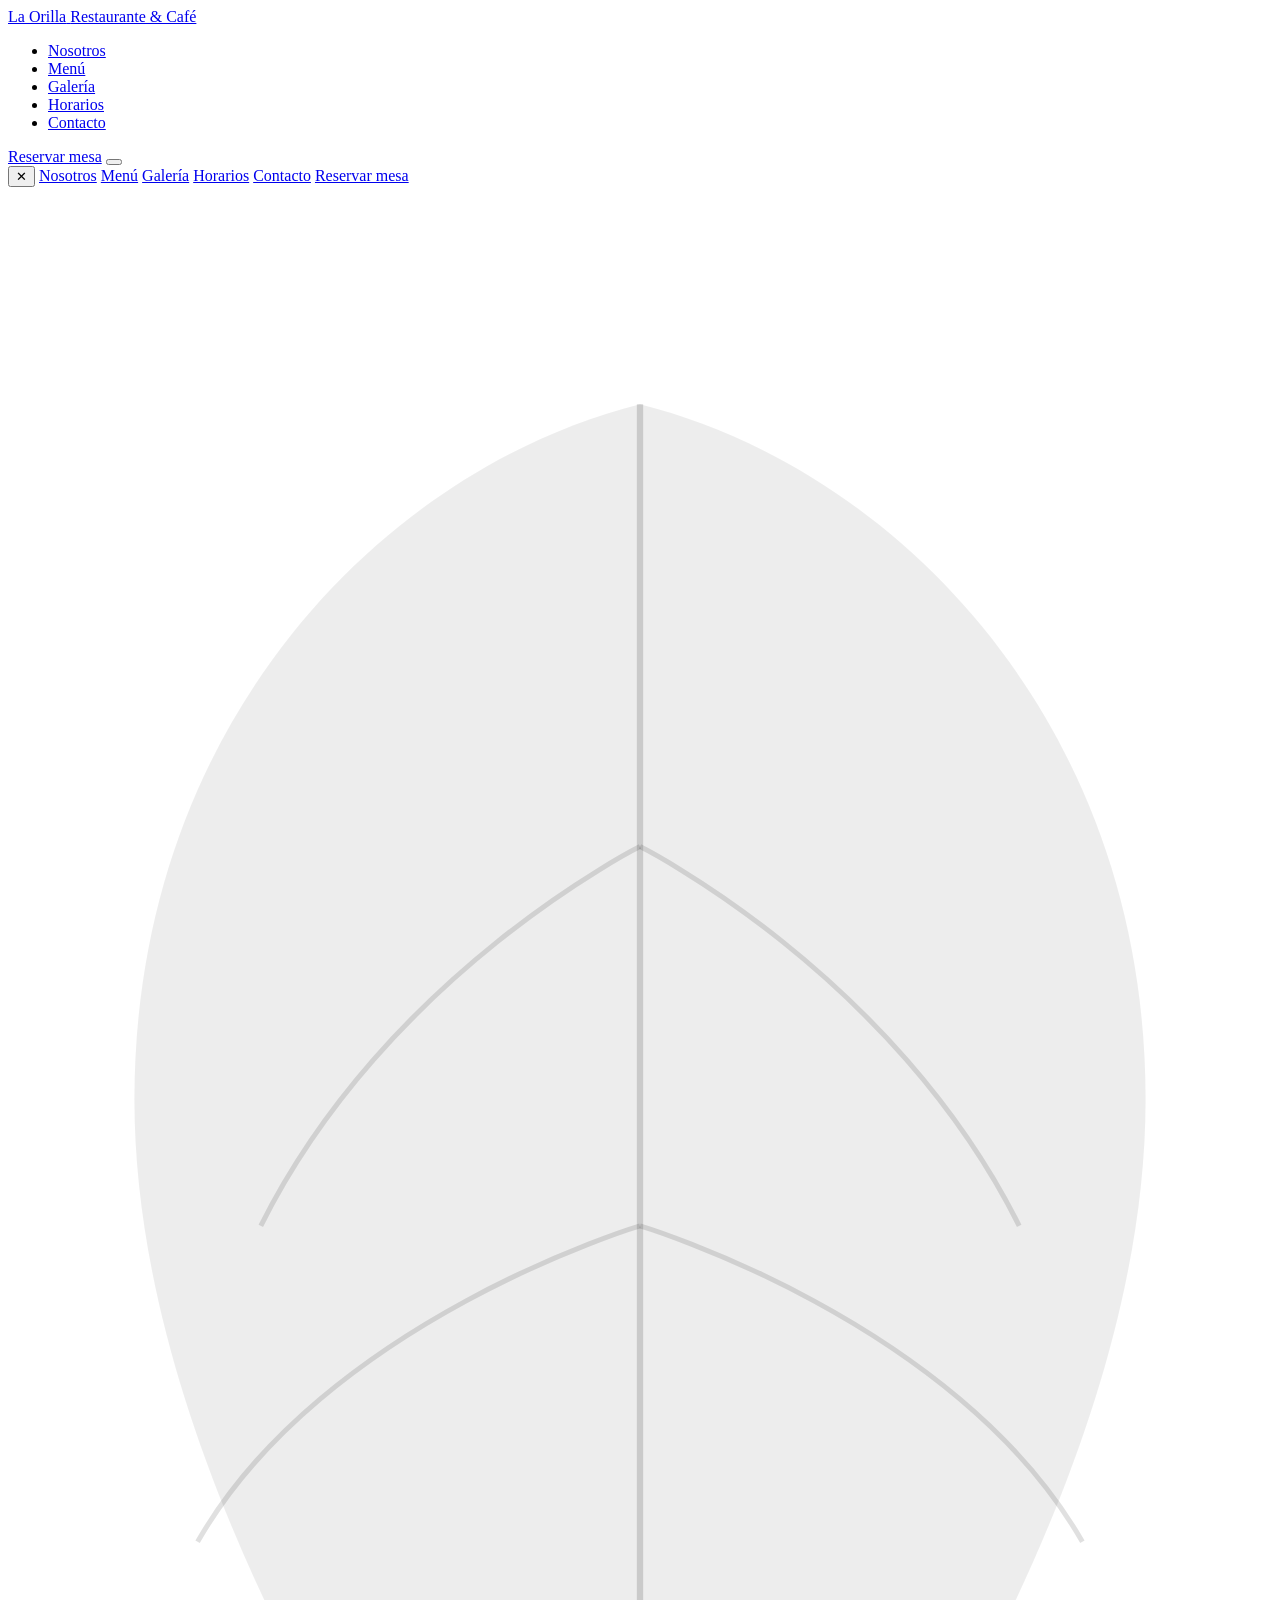
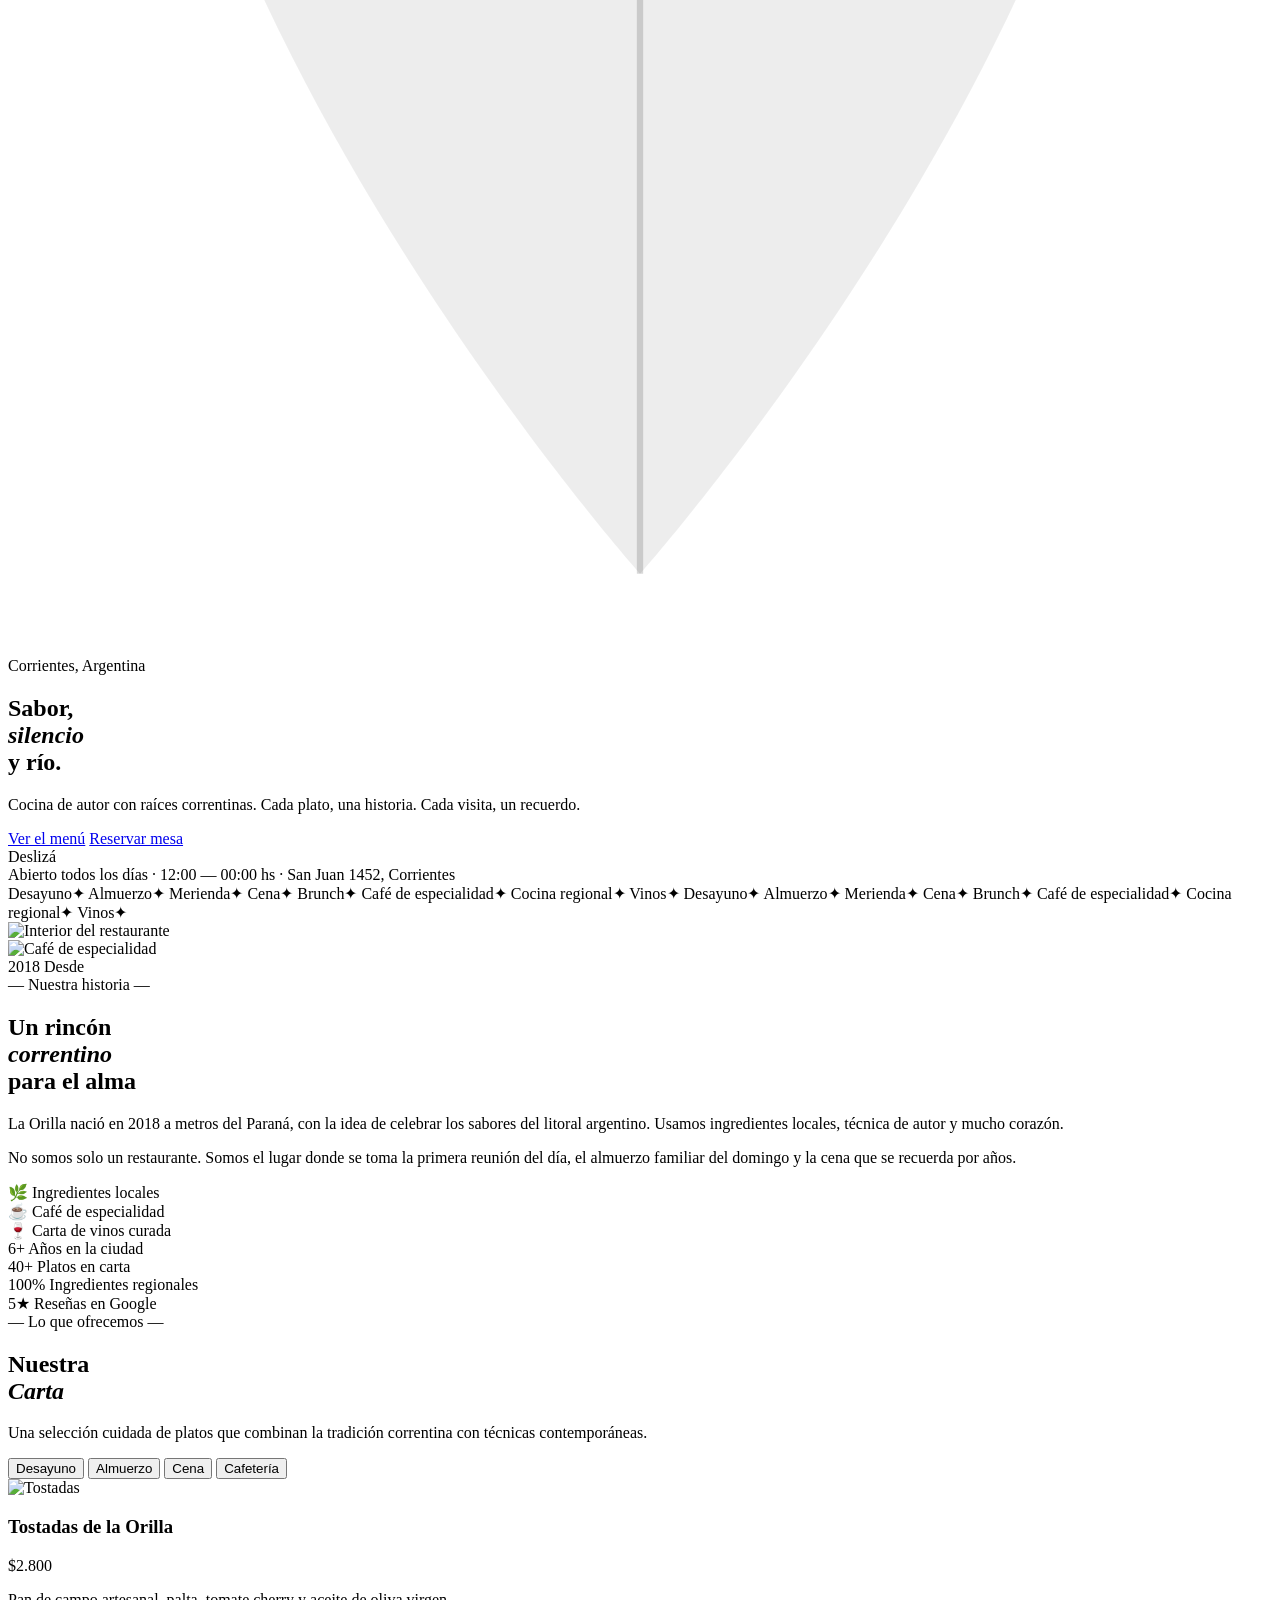
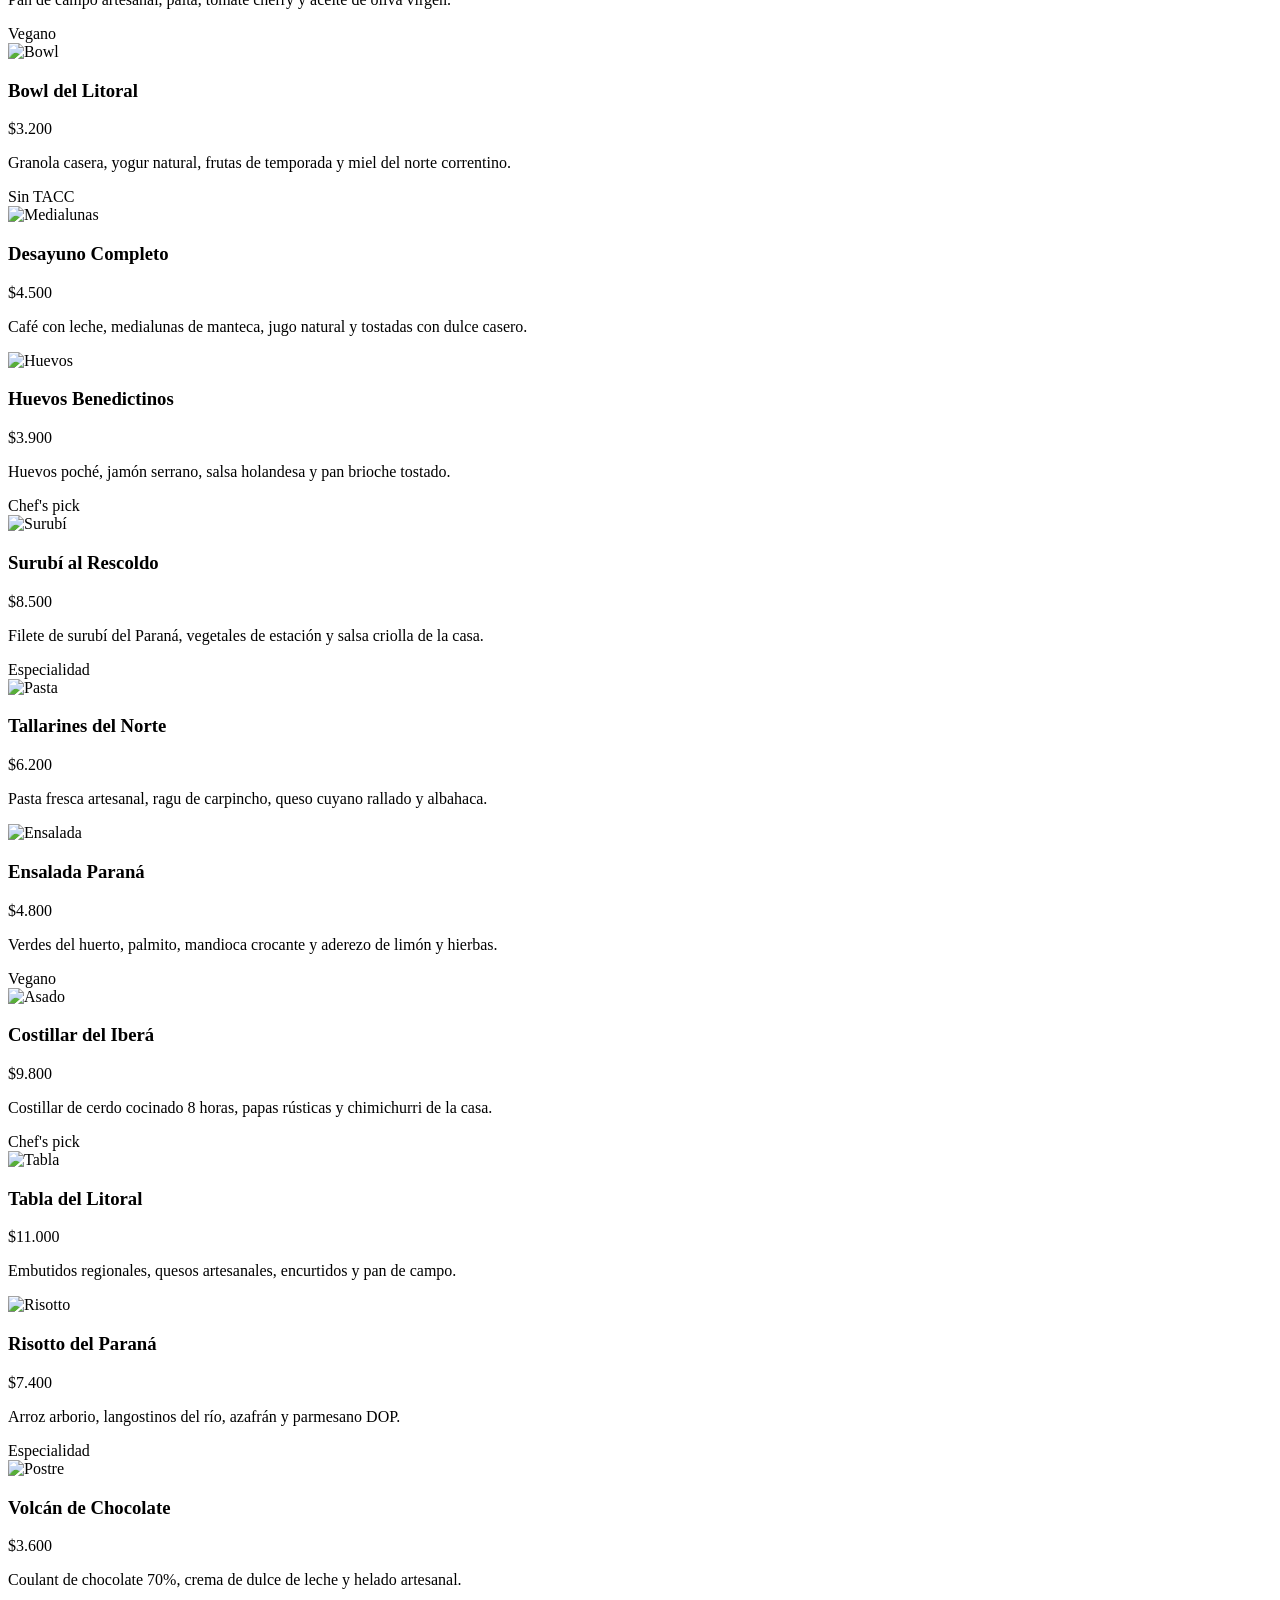
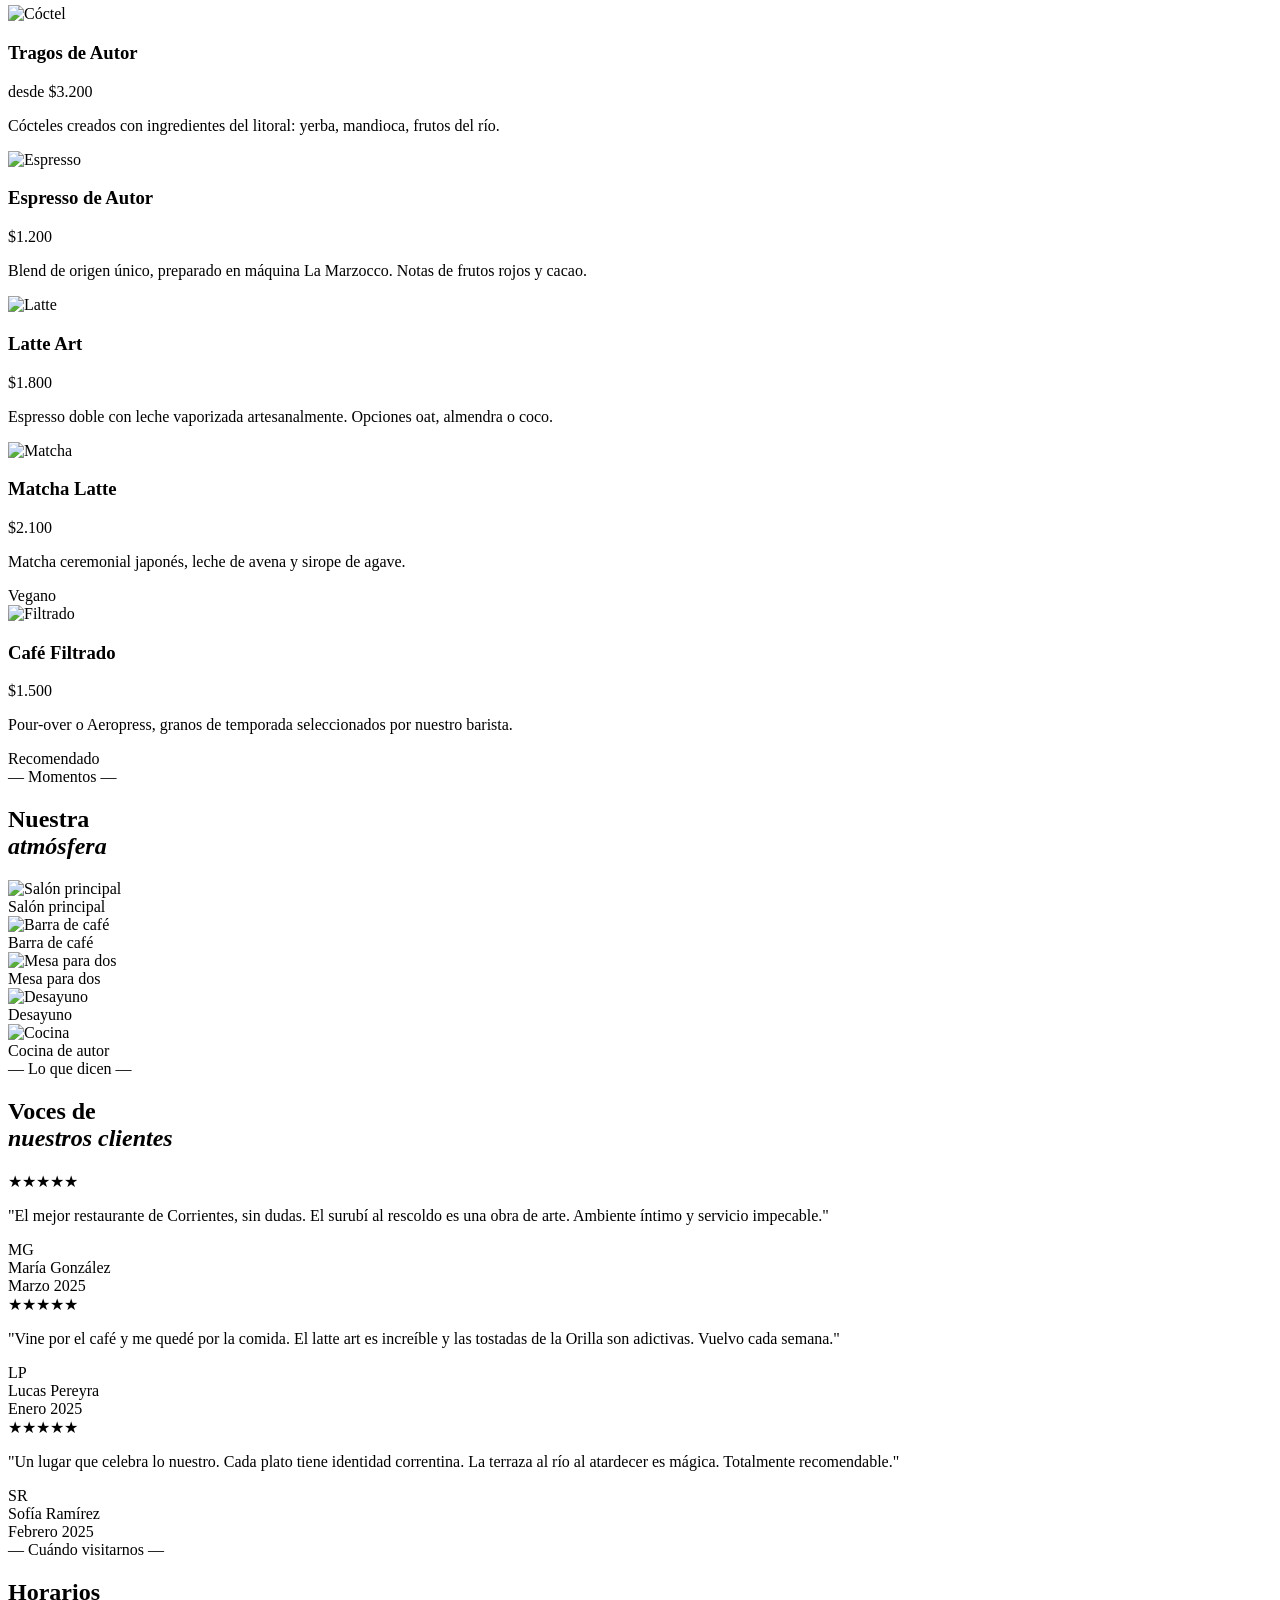
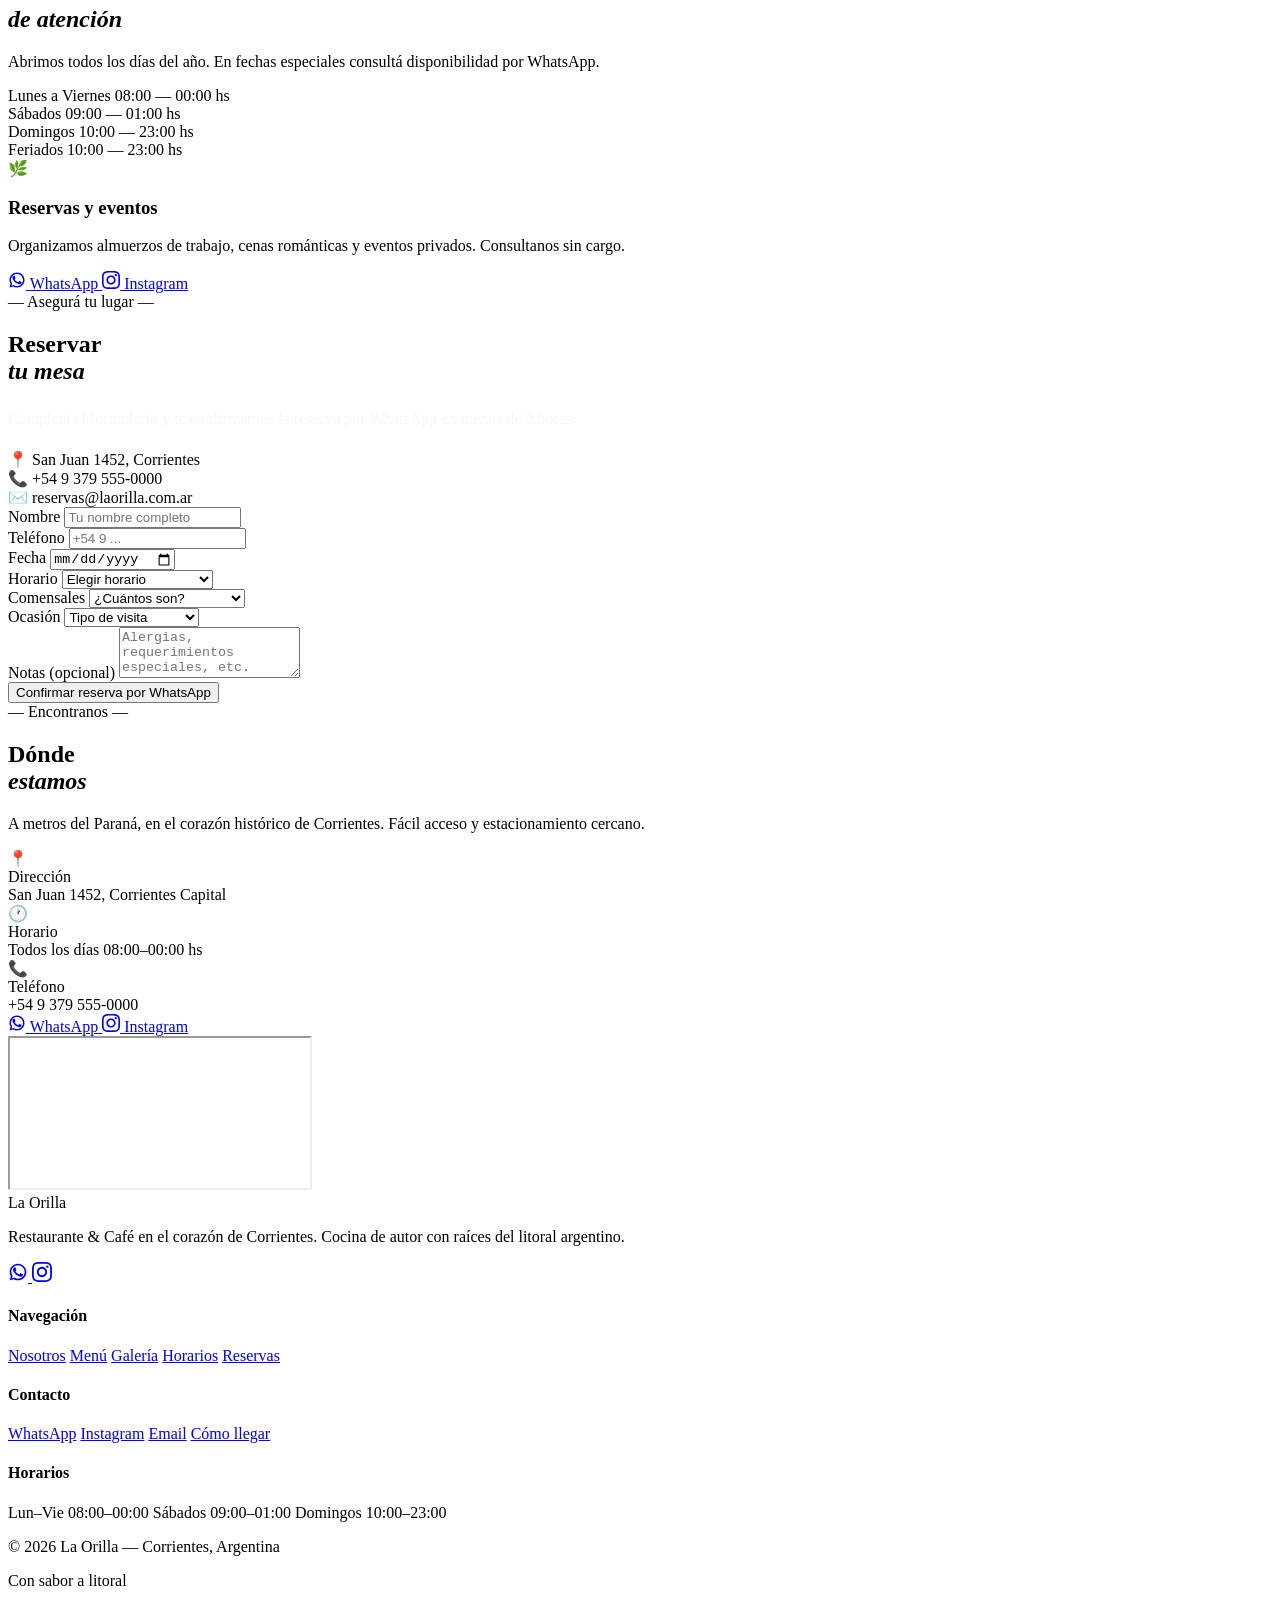
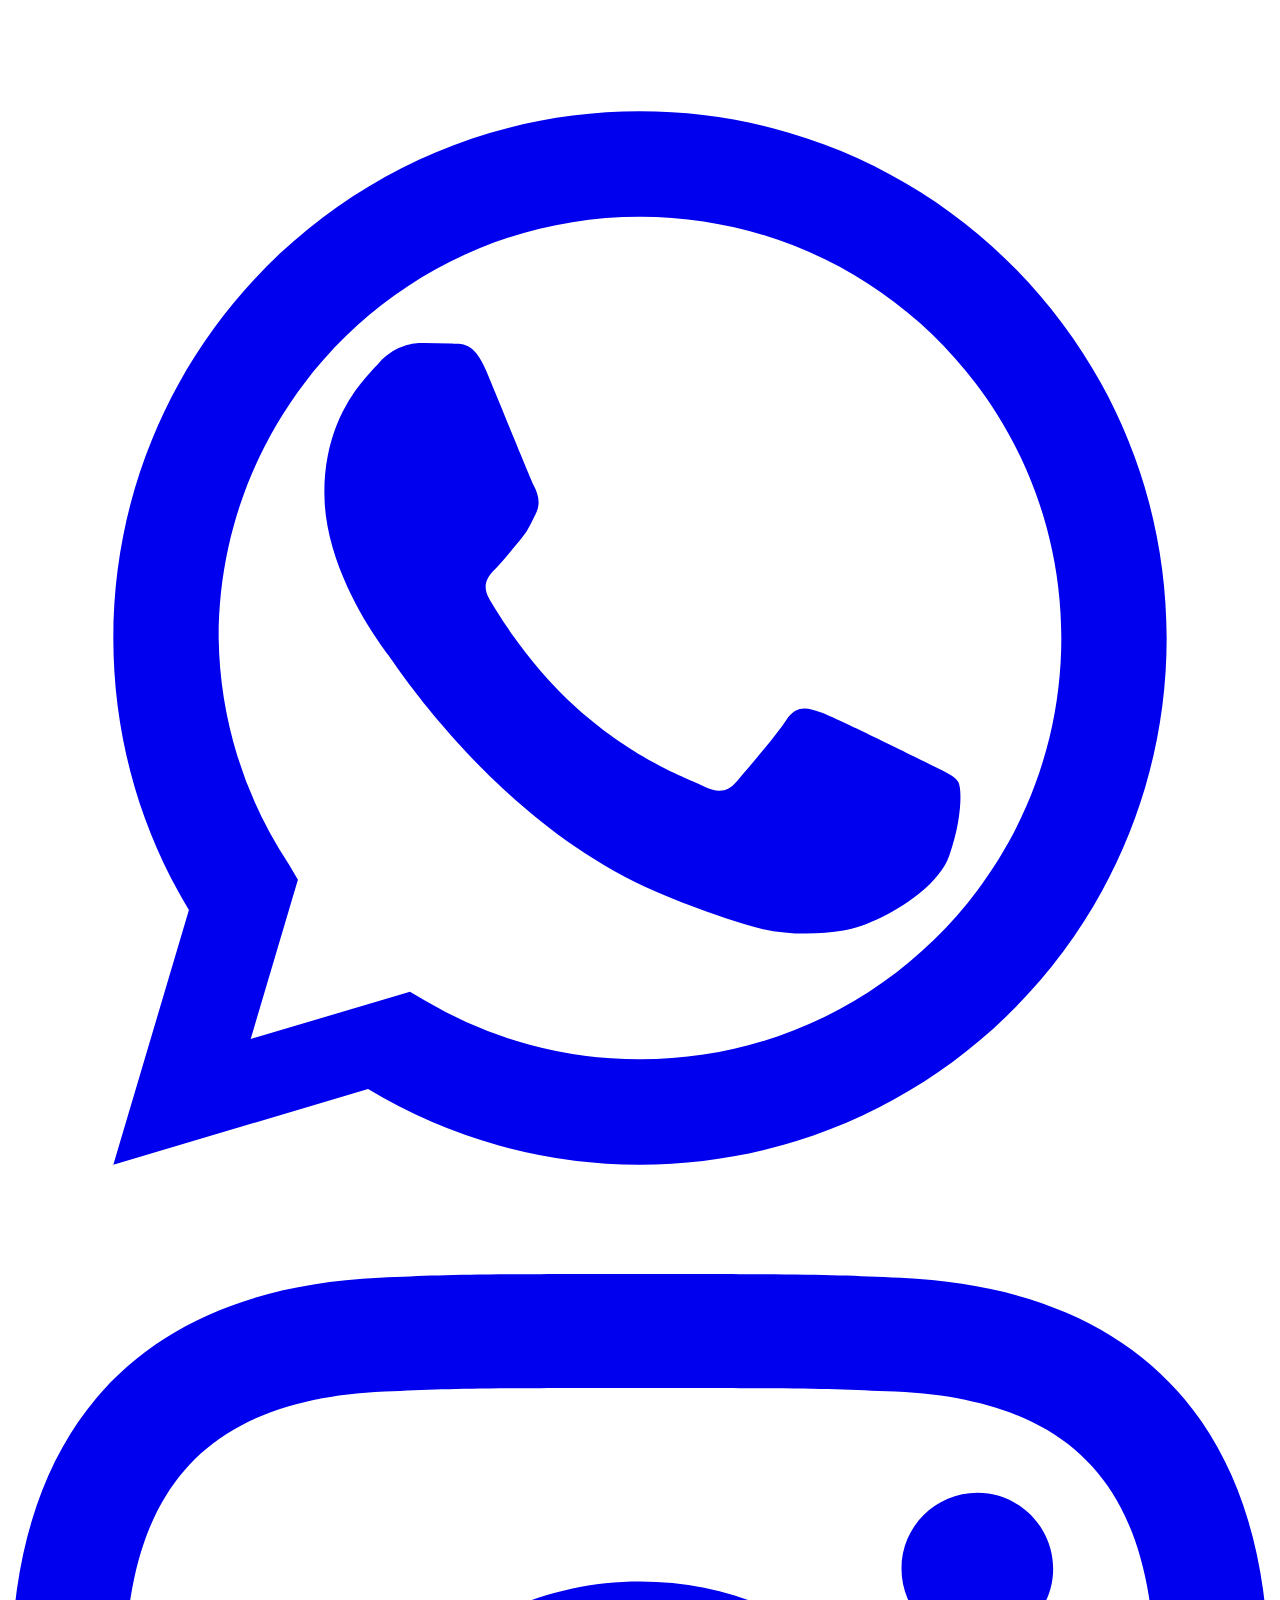
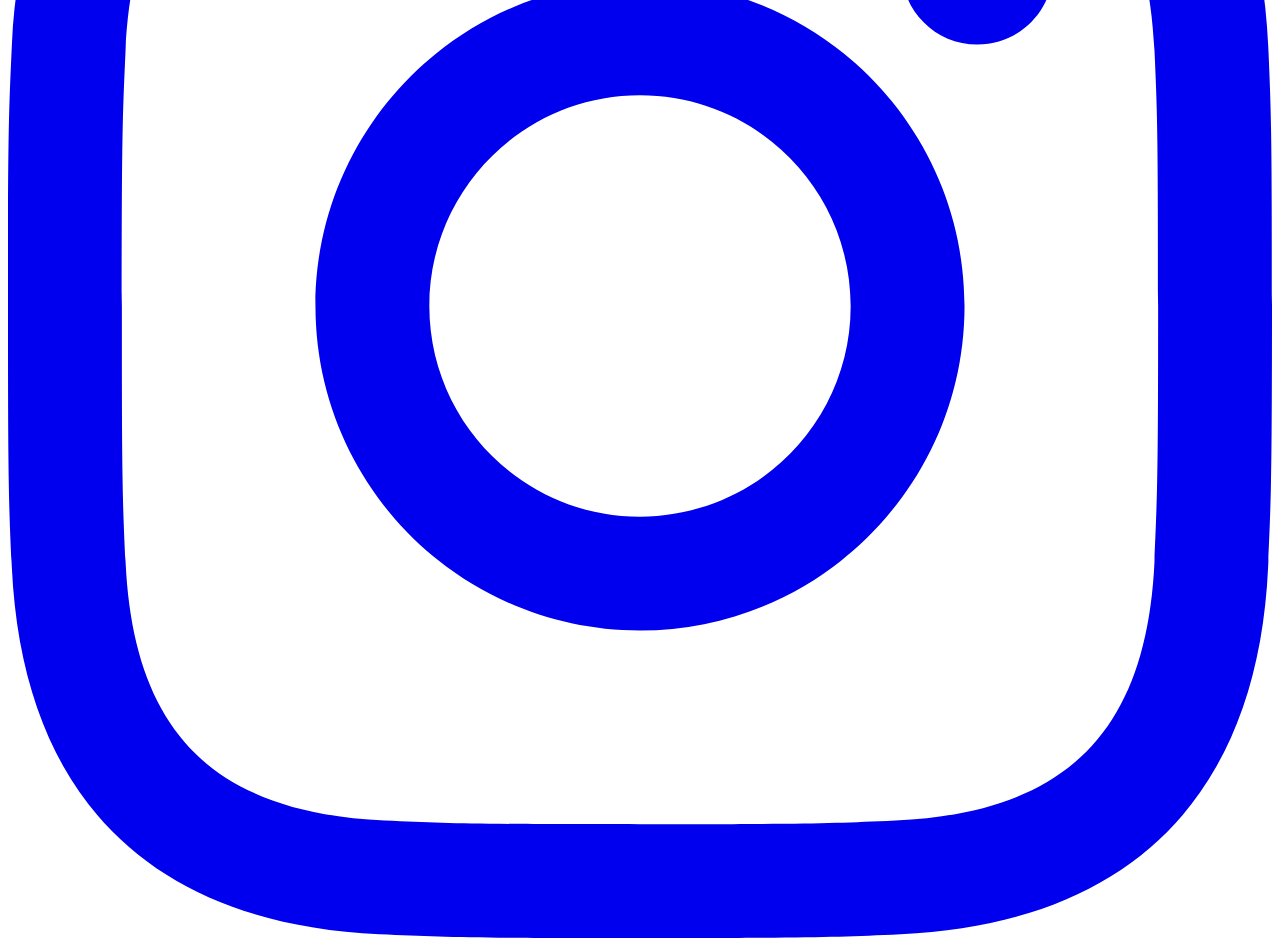
==== index.html @ 7339ca33 "Update stylesheet link to style.css" ====
<!DOCTYPE html>
<html lang="es">
<head>
  <meta charset="UTF-8">
  <meta name="viewport" content="width=device-width, initial-scale=1.0">
  <title>La Orilla — Restaurante & Café · Corrientes</title>
  <link rel="preconnect" href="https://fonts.googleapis.com">
  <link href="https://fonts.googleapis.com/css2?family=Playfair+Display:ital,wght@0,400;0,700;0,900;1,400;1,700&family=Jost:wght@200;300;400;500&family=DM+Serif+Display:ital@0;1&display=swap" rel="stylesheet">
  <link rel="stylesheet" href="style.css">
</head>
<body>

  <!-- ===================== NAV ===================== -->
  <nav id="nav">
    <a href="#" class="nav-logo">
      <span class="logo-main">La Orilla</span>
      <span class="logo-sub">Restaurante &amp; Café</span>
    </a>
    <ul class="nav-links">
      <li><a href="#nosotros">Nosotros</a></li>
      <li><a href="#menu">Menú</a></li>
      <li><a href="#galeria">Galería</a></li>
      <li><a href="#horarios">Horarios</a></li>
      <li><a href="#contacto">Contacto</a></li>
    </ul>
    <a href="#reservas" class="nav-reserva">Reservar mesa</a>
    <button class="hamburger" id="hamburger" aria-label="Abrir menú">
      <span></span><span></span><span></span>
    </button>
  </nav>

  <!-- Menú mobile -->
  <div class="mobile-nav" id="mobileNav">
    <button class="mobile-close" id="mobileClose" aria-label="Cerrar">✕</button>
    <a href="#nosotros" onclick="closeMobile()">Nosotros</a>
    <a href="#menu"     onclick="closeMobile()">Menú</a>
    <a href="#galeria"  onclick="closeMobile()">Galería</a>
    <a href="#horarios" onclick="closeMobile()">Horarios</a>
    <a href="#contacto" onclick="closeMobile()">Contacto</a>
    <a href="#reservas" onclick="closeMobile()" class="mobile-reserva">Reservar mesa</a>
  </div>

  <!-- ===================== HERO ===================== -->
  <section class="hero" id="inicio">
    <!-- Video de fondo -->
    <video class="hero-video" autoplay muted loop playsinline
      poster="https://images.unsplash.com/photo-1414235077428-338989a2e8c0?w=1600">
      <source src="https://videos.pexels.com/video-files/3209828/3209828-uhd_2560_1440_25fps.mp4" type="video/mp4">
      <source src="https://videos.pexels.com/video-files/2884204/2884204-hd_1920_1080_24fps.mp4" type="video/mp4">
      <source src="https://videos.pexels.com/video-files/1437467/1437467-hd_1920_1080_30fps.mp4" type="video/mp4">
    </video>
    <div class="hero-overlay"></div>

    <!-- Ornamento botánico SVG -->
    <svg class="hero-leaf" viewBox="0 0 200 300" fill="none" xmlns="http://www.w3.org/2000/svg" aria-hidden="true">
      <path d="M100 290 C100 290 20 200 20 120 C20 60 60 20 100 10 C140 20 180 60 180 120 C180 200 100 290 100 290Z" fill="currentColor" opacity="0.07"/>
      <line x1="100" y1="10" x2="100" y2="290" stroke="currentColor" stroke-width="1" opacity="0.15"/>
      <path d="M100 80 C100 80 60 100 40 140" stroke="currentColor" stroke-width="0.8" opacity="0.12"/>
      <path d="M100 80 C100 80 140 100 160 140" stroke="currentColor" stroke-width="0.8" opacity="0.12"/>
      <path d="M100 140 C100 140 50 155 30 190" stroke="currentColor" stroke-width="0.8" opacity="0.12"/>
      <path d="M100 140 C100 140 150 155 170 190" stroke="currentColor" stroke-width="0.8" opacity="0.12"/>
    </svg>

    <div class="hero-content">
      <p class="hero-eyebrow">Corrientes, Argentina</p>
      <h1 class="hero-title">
        Sabor,<br>
        <em>silencio</em><br>
        y río.
      </h1>
      <p class="hero-desc">Cocina de autor con raíces correntinas. Cada plato, una historia. Cada visita, un recuerdo.</p>
      <div class="hero-actions">
        <a href="#menu" class="btn btn-light">Ver el menú</a>
        <a href="#reservas" class="btn btn-outline-light">Reservar mesa</a>
      </div>
    </div>

    <div class="hero-scroll-hint" aria-hidden="true">
      <div class="scroll-line"></div>
      <span>Deslizá</span>
    </div>

    <!-- Franja inferior con dato -->
    <div class="hero-ribbon">
      <span>Abierto todos los días</span>
      <span class="ribbon-dot">·</span>
      <span>12:00 — 00:00 hs</span>
      <span class="ribbon-dot">·</span>
      <span>San Juan 1452, Corrientes</span>
    </div>
  </section>

  <!-- ===================== MARQUEE ===================== -->
  <div class="marquee-wrap">
    <div class="marquee-inner">
      <span class="mq">Desayuno</span><span class="mq-dot">✦</span>
      <span class="mq">Almuerzo</span><span class="mq-dot">✦</span>
      <span class="mq">Merienda</span><span class="mq-dot">✦</span>
      <span class="mq">Cena</span><span class="mq-dot">✦</span>
      <span class="mq">Brunch</span><span class="mq-dot">✦</span>
      <span class="mq">Café de especialidad</span><span class="mq-dot">✦</span>
      <span class="mq">Cocina regional</span><span class="mq-dot">✦</span>
      <span class="mq">Vinos</span><span class="mq-dot">✦</span>
      <!-- duplicado loop -->
      <span class="mq">Desayuno</span><span class="mq-dot">✦</span>
      <span class="mq">Almuerzo</span><span class="mq-dot">✦</span>
      <span class="mq">Merienda</span><span class="mq-dot">✦</span>
      <span class="mq">Cena</span><span class="mq-dot">✦</span>
      <span class="mq">Brunch</span><span class="mq-dot">✦</span>
      <span class="mq">Café de especialidad</span><span class="mq-dot">✦</span>
      <span class="mq">Cocina regional</span><span class="mq-dot">✦</span>
      <span class="mq">Vinos</span><span class="mq-dot">✦</span>
    </div>
  </div>

  <!-- ===================== NOSOTROS ===================== -->
  <section id="nosotros" class="section section-cream">
    <div class="container">
      <div class="about-grid">

        <div class="about-images reveal-left">
          <div class="about-img-main">
            <img src="https://images.unsplash.com/photo-1414235077428-338989a2e8c0?w=800" alt="Interior del restaurante">
          </div>
          <div class="about-img-float">
            <img src="https://images.unsplash.com/photo-1559329007-40df8a9345d8?w=500" alt="Café de especialidad">
          </div>
          <div class="about-year">
            <span class="year-num">2018</span>
            <span class="year-lbl">Desde</span>
          </div>
        </div>

        <div class="about-text reveal-right">
          <div class="eyebrow">— Nuestra historia —</div>
          <h2 class="heading">Un rincón<br><em>correntino</em><br>para el alma</h2>
          <p>La Orilla nació en 2018 a metros del Paraná, con la idea de celebrar los sabores del litoral argentino. Usamos ingredientes locales, técnica de autor y mucho corazón.</p>
          <p>No somos solo un restaurante. Somos el lugar donde se toma la primera reunión del día, el almuerzo familiar del domingo y la cena que se recuerda por años.</p>
          <div class="about-divider"></div>
          <div class="about-values">
            <div class="value">
              <span class="value-icon">🌿</span>
              <span class="value-txt">Ingredientes locales</span>
            </div>
            <div class="value">
              <span class="value-icon">☕</span>
              <span class="value-txt">Café de especialidad</span>
            </div>
            <div class="value">
              <span class="value-icon">🍷</span>
              <span class="value-txt">Carta de vinos curada</span>
            </div>
          </div>
        </div>

      </div>
    </div>
  </section>

  <!-- ===================== CIFRAS ===================== -->
  <section class="stats-bar reveal">
    <div class="container">
      <div class="stats-grid">
        <div class="stat-item">
          <span class="stat-num">6+</span>
          <span class="stat-lbl">Años en la ciudad</span>
        </div>
        <div class="stat-sep"></div>
        <div class="stat-item">
          <span class="stat-num">40+</span>
          <span class="stat-lbl">Platos en carta</span>
        </div>
        <div class="stat-sep"></div>
        <div class="stat-item">
          <span class="stat-num">100%</span>
          <span class="stat-lbl">Ingredientes regionales</span>
        </div>
        <div class="stat-sep"></div>
        <div class="stat-item">
          <span class="stat-num">5★</span>
          <span class="stat-lbl">Reseñas en Google</span>
        </div>
      </div>
    </div>
  </section>

  <!-- ===================== MENÚ ===================== -->
  <section id="menu" class="section section-dark">
    <div class="container">

      <div class="section-header">
        <div class="reveal-left">
          <div class="eyebrow eyebrow-light">— Lo que ofrecemos —</div>
          <h2 class="heading heading-light">Nuestra<br><em>Carta</em></h2>
        </div>
        <p class="section-intro reveal-right">Una selección cuidada de platos que combinan la tradición correntina con técnicas contemporáneas.</p>
      </div>

      <div class="menu-tabs reveal" id="menuTabs">
        <button class="tab active" data-tab="desayuno">Desayuno</button>
        <button class="tab" data-tab="almuerzo">Almuerzo</button>
        <button class="tab" data-tab="cena">Cena</button>
        <button class="tab" data-tab="cafeteria">Cafetería</button>
      </div>

      <!-- Desayuno -->
      <div class="menu-panel active" id="tab-desayuno">
        <div class="menu-grid">
          <div class="menu-card stagger">
            <div class="menu-card-img"><img src="https://images.unsplash.com/photo-1504754524776-8f4f37790ca0?w=500" alt="Tostadas"></div>
            <div class="menu-card-body">
              <div class="menu-card-head">
                <h3>Tostadas de la Orilla</h3>
                <span class="price">$2.800</span>
              </div>
              <p>Pan de campo artesanal, palta, tomate cherry y aceite de oliva virgen.</p>
              <span class="tag">Vegano</span>
            </div>
          </div>
          <div class="menu-card stagger">
            <div class="menu-card-img"><img src="https://images.unsplash.com/photo-1490645935967-10de6ba17061?w=500" alt="Bowl"></div>
            <div class="menu-card-body">
              <div class="menu-card-head">
                <h3>Bowl del Litoral</h3>
                <span class="price">$3.200</span>
              </div>
              <p>Granola casera, yogur natural, frutas de temporada y miel del norte correntino.</p>
              <span class="tag">Sin TACC</span>
            </div>
          </div>
          <div class="menu-card stagger">
            <div class="menu-card-img"><img src="https://images.unsplash.com/photo-1525351484163-7529414344d8?w=500" alt="Medialunas"></div>
            <div class="menu-card-body">
              <div class="menu-card-head">
                <h3>Desayuno Completo</h3>
                <span class="price">$4.500</span>
              </div>
              <p>Café con leche, medialunas de manteca, jugo natural y tostadas con dulce casero.</p>
            </div>
          </div>
          <div class="menu-card stagger">
            <div class="menu-card-img"><img src="https://images.unsplash.com/photo-1484723091739-30a097e8f929?w=500" alt="Huevos"></div>
            <div class="menu-card-body">
              <div class="menu-card-head">
                <h3>Huevos Benedictinos</h3>
                <span class="price">$3.900</span>
              </div>
              <p>Huevos poché, jamón serrano, salsa holandesa y pan brioche tostado.</p>
              <span class="tag tag-chef">Chef's pick</span>
            </div>
          </div>
        </div>
      </div>

      <!-- Almuerzo -->
      <div class="menu-panel" id="tab-almuerzo">
        <div class="menu-grid">
          <div class="menu-card stagger">
            <div class="menu-card-img"><img src="https://images.unsplash.com/photo-1544025162-d76694265947?w=500" alt="Surubí"></div>
            <div class="menu-card-body">
              <div class="menu-card-head">
                <h3>Surubí al Rescoldo</h3>
                <span class="price">$8.500</span>
              </div>
              <p>Filete de surubí del Paraná, vegetales de estación y salsa criolla de la casa.</p>
              <span class="tag tag-chef">Especialidad</span>
            </div>
          </div>
          <div class="menu-card stagger">
            <div class="menu-card-img"><img src="https://images.unsplash.com/photo-1565557623262-b51c2513a641?w=500" alt="Pasta"></div>
            <div class="menu-card-body">
              <div class="menu-card-head">
                <h3>Tallarines del Norte</h3>
                <span class="price">$6.200</span>
              </div>
              <p>Pasta fresca artesanal, ragu de carpincho, queso cuyano rallado y albahaca.</p>
            </div>
          </div>
          <div class="menu-card stagger">
            <div class="menu-card-img"><img src="https://images.unsplash.com/photo-1512621776951-a57141f2eefd?w=500" alt="Ensalada"></div>
            <div class="menu-card-body">
              <div class="menu-card-head">
                <h3>Ensalada Paraná</h3>
                <span class="price">$4.800</span>
              </div>
              <p>Verdes del huerto, palmito, mandioca crocante y aderezo de limón y hierbas.</p>
              <span class="tag">Vegano</span>
            </div>
          </div>
          <div class="menu-card stagger">
            <div class="menu-card-img"><img src="https://images.unsplash.com/photo-1467003909585-2f8a72700288?w=500" alt="Asado"></div>
            <div class="menu-card-body">
              <div class="menu-card-head">
                <h3>Costillar del Iberá</h3>
                <span class="price">$9.800</span>
              </div>
              <p>Costillar de cerdo cocinado 8 horas, papas rústicas y chimichurri de la casa.</p>
              <span class="tag tag-chef">Chef's pick</span>
            </div>
          </div>
        </div>
      </div>

      <!-- Cena -->
      <div class="menu-panel" id="tab-cena">
        <div class="menu-grid">
          <div class="menu-card stagger">
            <div class="menu-card-img"><img src="https://images.unsplash.com/photo-1559339352-11d035aa65de?w=500" alt="Tabla"></div>
            <div class="menu-card-body">
              <div class="menu-card-head">
                <h3>Tabla del Litoral</h3>
                <span class="price">$11.000</span>
              </div>
              <p>Embutidos regionales, quesos artesanales, encurtidos y pan de campo.</p>
            </div>
          </div>
          <div class="menu-card stagger">
            <div class="menu-card-img"><img src="https://images.unsplash.com/photo-1476224203421-9ac39bcb3327?w=500" alt="Risotto"></div>
            <div class="menu-card-body">
              <div class="menu-card-head">
                <h3>Risotto del Paraná</h3>
                <span class="price">$7.400</span>
              </div>
              <p>Arroz arborio, langostinos del río, azafrán y parmesano DOP.</p>
              <span class="tag tag-chef">Especialidad</span>
            </div>
          </div>
          <div class="menu-card stagger">
            <div class="menu-card-img"><img src="https://images.unsplash.com/photo-1551024601-bec78aea704b?w=500" alt="Postre"></div>
            <div class="menu-card-body">
              <div class="menu-card-head">
                <h3>Volcán de Chocolate</h3>
                <span class="price">$3.600</span>
              </div>
              <p>Coulant de chocolate 70%, crema de dulce de leche y helado artesanal.</p>
            </div>
          </div>
          <div class="menu-card stagger">
            <div class="menu-card-img"><img src="https://images.unsplash.com/photo-1529692236671-f1f6cf9683ba?w=500" alt="Cóctel"></div>
            <div class="menu-card-body">
              <div class="menu-card-head">
                <h3>Tragos de Autor</h3>
                <span class="price">desde $3.200</span>
              </div>
              <p>Cócteles creados con ingredientes del litoral: yerba, mandioca, frutos del río.</p>
            </div>
          </div>
        </div>
      </div>

      <!-- Cafetería -->
      <div class="menu-panel" id="tab-cafeteria">
        <div class="menu-grid">
          <div class="menu-card stagger">
            <div class="menu-card-img"><img src="https://images.unsplash.com/photo-1495474472287-4d71bcdd2085?w=500" alt="Espresso"></div>
            <div class="menu-card-body">
              <div class="menu-card-head">
                <h3>Espresso de Autor</h3>
                <span class="price">$1.200</span>
              </div>
              <p>Blend de origen único, preparado en máquina La Marzocco. Notas de frutos rojos y cacao.</p>
            </div>
          </div>
          <div class="menu-card stagger">
            <div class="menu-card-img"><img src="https://images.unsplash.com/photo-1461023058943-07fcbe16d735?w=500" alt="Latte"></div>
            <div class="menu-card-body">
              <div class="menu-card-head">
                <h3>Latte Art</h3>
                <span class="price">$1.800</span>
              </div>
              <p>Espresso doble con leche vaporizada artesanalmente. Opciones oat, almendra o coco.</p>
            </div>
          </div>
          <div class="menu-card stagger">
            <div class="menu-card-img"><img src="https://images.unsplash.com/photo-1556679343-c7306c1976bc?w=500" alt="Matcha"></div>
            <div class="menu-card-body">
              <div class="menu-card-head">
                <h3>Matcha Latte</h3>
                <span class="price">$2.100</span>
              </div>
              <p>Matcha ceremonial japonés, leche de avena y sirope de agave.</p>
              <span class="tag">Vegano</span>
            </div>
          </div>
          <div class="menu-card stagger">
            <div class="menu-card-img"><img src="https://images.unsplash.com/photo-1509042239860-f550ce710b93?w=500" alt="Filtrado"></div>
            <div class="menu-card-body">
              <div class="menu-card-head">
                <h3>Café Filtrado</h3>
                <span class="price">$1.500</span>
              </div>
              <p>Pour-over o Aeropress, granos de temporada seleccionados por nuestro barista.</p>
              <span class="tag tag-chef">Recomendado</span>
            </div>
          </div>
        </div>
      </div>

    </div>
  </section>

  <!-- ===================== GALERÍA ===================== -->
  <section id="galeria" class="section section-cream">
    <div class="container">
      <div class="eyebrow">— Momentos —</div>
      <h2 class="heading reveal">Nuestra<br><em>atmósfera</em></h2>
    </div>
    <div class="gallery-mosaic reveal">
      <div class="gal-a">
        <img src="https://images.unsplash.com/photo-1517248135467-4c7edcad34c4?w=800" alt="Salón principal">
        <div class="gal-caption">Salón principal</div>
      </div>
      <div class="gal-b">
        <img src="https://images.unsplash.com/photo-1559339352-11d035aa65de?w=600" alt="Barra de café">
        <div class="gal-caption">Barra de café</div>
      </div>
      <div class="gal-c">
        <img src="https://images.unsplash.com/photo-1414235077428-338989a2e8c0?w=700" alt="Mesa para dos">
        <div class="gal-caption">Mesa para dos</div>
      </div>
      <div class="gal-d">
        <img src="https://images.unsplash.com/photo-1481931098730-318b6f776db0?w=600" alt="Desayuno">
        <div class="gal-caption">Desayuno</div>
      </div>
      <div class="gal-e">
        <img src="https://images.unsplash.com/photo-1565557623262-b51c2513a641?w=600" alt="Cocina">
        <div class="gal-caption">Cocina de autor</div>
      </div>
    </div>
  </section>

  <!-- ===================== RESEÑAS ===================== -->
  <section class="section section-dark">
    <div class="container">
      <div class="eyebrow eyebrow-light">— Lo que dicen —</div>
      <h2 class="heading heading-light reveal">Voces de<br><em>nuestros clientes</em></h2>
      <div class="reviews-grid">
        <div class="review-card stagger">
          <div class="review-stars">★★★★★</div>
          <p class="review-text">"El mejor restaurante de Corrientes, sin dudas. El surubí al rescoldo es una obra de arte. Ambiente íntimo y servicio impecable."</p>
          <div class="reviewer">
            <div class="reviewer-avatar">MG</div>
            <div>
              <div class="reviewer-name">María González</div>
              <div class="reviewer-date">Marzo 2025</div>
            </div>
          </div>
        </div>
        <div class="review-card stagger">
          <div class="review-stars">★★★★★</div>
          <p class="review-text">"Vine por el café y me quedé por la comida. El latte art es increíble y las tostadas de la Orilla son adictivas. Vuelvo cada semana."</p>
          <div class="reviewer">
            <div class="reviewer-avatar">LP</div>
            <div>
              <div class="reviewer-name">Lucas Pereyra</div>
              <div class="reviewer-date">Enero 2025</div>
            </div>
          </div>
        </div>
        <div class="review-card stagger">
          <div class="review-stars">★★★★★</div>
          <p class="review-text">"Un lugar que celebra lo nuestro. Cada plato tiene identidad correntina. La terraza al río al atardecer es mágica. Totalmente recomendable."</p>
          <div class="reviewer">
            <div class="reviewer-avatar">SR</div>
            <div>
              <div class="reviewer-name">Sofía Ramírez</div>
              <div class="reviewer-date">Febrero 2025</div>
            </div>
          </div>
        </div>
      </div>
    </div>
  </section>

  <!-- ===================== HORARIOS ===================== -->
  <section id="horarios" class="section section-cream">
    <div class="container">
      <div class="horarios-layout">

        <div class="reveal-left">
          <div class="eyebrow">— Cuándo visitarnos —</div>
          <h2 class="heading">Horarios<br><em>de atención</em></h2>
          <p class="horarios-desc">Abrimos todos los días del año. En fechas especiales consultá disponibilidad por WhatsApp.</p>

          <div class="horario-table">
            <div class="ht-row">
              <span class="ht-dia">Lunes a Viernes</span>
              <span class="ht-hora">08:00 — 00:00 hs</span>
            </div>
            <div class="ht-row">
              <span class="ht-dia">Sábados</span>
              <span class="ht-hora">09:00 — 01:00 hs</span>
            </div>
            <div class="ht-row">
              <span class="ht-dia">Domingos</span>
              <span class="ht-hora">10:00 — 23:00 hs</span>
            </div>
            <div class="ht-row ht-highlight">
              <span class="ht-dia">Feriados</span>
              <span class="ht-hora">10:00 — 23:00 hs</span>
            </div>
          </div>
        </div>

        <div class="horarios-card reveal-right">
          <div class="hcard-leaf" aria-hidden="true">🌿</div>
          <div class="hcard-content">
            <h3>Reservas y eventos</h3>
            <p>Organizamos almuerzos de trabajo, cenas románticas y eventos privados. Consultanos sin cargo.</p>
            <div class="hcard-btns">
              <a href="https://wa.me/5493794282762" class="btn btn-green" target="_blank">
                <svg viewBox="0 0 24 24" fill="currentColor" width="18" height="18"><path d="M17.472 14.382c-.297-.149-1.758-.867-2.03-.967-.273-.099-.471-.148-.67.15-.197.297-.767.966-.94 1.164-.173.199-.347.223-.644.075-.297-.15-1.255-.463-2.39-1.475-.883-.788-1.48-1.761-1.653-2.059-.173-.297-.018-.458.13-.606.134-.133.298-.347.446-.52.149-.174.198-.298.298-.497.099-.198.05-.371-.025-.52-.075-.149-.669-1.612-.916-2.207-.242-.579-.487-.5-.669-.51a12.8 12.8 0 0 0-.57-.01c-.198 0-.52.074-.792.372-.272.297-1.04 1.016-1.04 2.479 0 1.462 1.065 2.875 1.213 3.074.149.198 2.096 3.2 5.077 4.487.709.306 1.262.489 1.694.625.712.227 1.36.195 1.871.118.571-.085 1.758-.719 2.006-1.413.248-.694.248-1.289.173-1.413-.074-.124-.272-.198-.57-.347z"/><path d="M12 2C6.477 2 2 6.477 2 12c0 1.89.524 3.659 1.435 5.163L2 22l4.837-1.435A9.961 9.961 0 0 0 12 22c5.523 0 10-4.477 10-10S17.523 2 12 2zm0 18a7.966 7.966 0 0 1-4.076-1.112l-.292-.173-3.024.897.897-3.024-.173-.292A7.966 7.966 0 0 1 4 12c0-4.418 3.582-8 8-8s8 3.582 8 8-3.582 8-8 8z"/></svg>
                WhatsApp
              </a>
              <a href="https://instagram.com" class="btn btn-outline-dark" target="_blank">
                <svg viewBox="0 0 24 24" fill="currentColor" width="18" height="18"><path d="M12 2.163c3.204 0 3.584.012 4.85.07 3.252.148 4.771 1.691 4.919 4.919.058 1.265.069 1.645.069 4.849 0 3.205-.012 3.584-.069 4.849-.149 3.225-1.664 4.771-4.919 4.919-1.266.058-1.644.07-4.85.07-3.204 0-3.584-.012-4.849-.07-3.26-.149-4.771-1.699-4.919-4.92-.058-1.265-.07-1.644-.07-4.849 0-3.204.013-3.583.07-4.849.149-3.227 1.664-4.771 4.919-4.919 1.266-.057 1.645-.069 4.849-.069zm0-2.163c-3.259 0-3.667.014-4.947.072-4.358.2-6.78 2.618-6.98 6.98-.059 1.281-.073 1.689-.073 4.948 0 3.259.014 3.668.072 4.948.2 4.358 2.618 6.78 6.98 6.98 1.281.058 1.689.072 4.948.072 3.259 0 3.668-.014 4.948-.072 4.354-.2 6.782-2.618 6.979-6.98.059-1.28.073-1.689.073-4.948 0-3.259-.014-3.667-.072-4.947-.196-4.354-2.617-6.78-6.979-6.98-1.281-.059-1.69-.073-4.949-.073zm0 5.838c-3.403 0-6.162 2.759-6.162 6.162s2.759 6.163 6.162 6.163 6.162-2.759 6.162-6.163c0-3.403-2.759-6.162-6.162-6.162zm0 10.162c-2.209 0-4-1.79-4-4 0-2.209 1.791-4 4-4s4 1.791 4 4c0 2.21-1.791 4-4 4zm6.406-11.845c-.796 0-1.441.645-1.441 1.44s.645 1.44 1.441 1.44c.795 0 1.439-.645 1.439-1.44s-.644-1.44-1.439-1.44z"/></svg>
                Instagram
              </a>
            </div>
          </div>
        </div>

      </div>
    </div>
  </section>

  <!-- ===================== RESERVAS ===================== -->
  <section id="reservas" class="section section-dark">
    <div class="container">
      <div class="reservas-layout">

        <div class="reveal-left">
          <div class="eyebrow eyebrow-light">— Asegurá tu lugar —</div>
          <h2 class="heading heading-light">Reservar<br><em>tu mesa</em></h2>
          <p style="color:rgba(245,240,230,0.6);margin-top:16px;line-height:1.8">Completá el formulario y te confirmamos la reserva por WhatsApp en menos de 2 horas.</p>
          <div class="reserva-info">
            <div class="ri-item">📍 San Juan 1452, Corrientes</div>
            <div class="ri-item">📞 +54 9 379 555-0000</div>
            <div class="ri-item">✉️ reservas@laorilla.com.ar</div>
          </div>
        </div>

        <div class="reserva-form reveal-right">
          <div class="form-row">
            <div class="form-group">
              <label for="nombre">Nombre</label>
              <input type="text" id="nombre" placeholder="Tu nombre completo">
            </div>
            <div class="form-group">
              <label for="telefono">Teléfono</label>
              <input type="tel" id="telefono" placeholder="+54 9 ...">
            </div>
          </div>
          <div class="form-row">
            <div class="form-group">
              <label for="fecha">Fecha</label>
              <input type="date" id="fecha">
            </div>
            <div class="form-group">
              <label for="hora">Horario</label>
              <select id="hora">
                <option value="">Elegir horario</option>
                <option>12:00 hs — Almuerzo</option>
                <option>13:00 hs — Almuerzo</option>
                <option>14:00 hs — Almuerzo</option>
                <option>19:00 hs — Cena</option>
                <option>20:00 hs — Cena</option>
                <option>21:00 hs — Cena</option>
                <option>22:00 hs — Cena</option>
              </select>
            </div>
          </div>
          <div class="form-row">
            <div class="form-group">
              <label for="comensales">Comensales</label>
              <select id="comensales">
                <option value="">¿Cuántos son?</option>
                <option>1 persona</option>
                <option>2 personas</option>
                <option>3–4 personas</option>
                <option>5–6 personas</option>
                <option>7–10 personas</option>
                <option>+10 personas (evento)</option>
              </select>
            </div>
            <div class="form-group">
              <label for="ocasion">Ocasión</label>
              <select id="ocasion">
                <option value="">Tipo de visita</option>
                <option>Visita casual</option>
                <option>Cumpleaños</option>
                <option>Aniversario</option>
                <option>Reunión de trabajo</option>
                <option>Evento privado</option>
              </select>
            </div>
          </div>
          <div class="form-group">
            <label for="notas">Notas (opcional)</label>
            <textarea id="notas" rows="3" placeholder="Alergias, requerimientos especiales, etc."></textarea>
          </div>
          <button class="btn btn-green btn-full" onclick="enviarReserva()">Confirmar reserva por WhatsApp</button>
        </div>

      </div>
    </div>
  </section>

  <!-- ===================== CONTACTO / UBICACIÓN ===================== -->
  <section id="contacto" class="section section-cream">
    <div class="container">
      <div class="contacto-layout">

        <div class="reveal-left">
          <div class="eyebrow">— Encontranos —</div>
          <h2 class="heading">Dónde<br><em>estamos</em></h2>
          <p>A metros del Paraná, en el corazón histórico de Corrientes. Fácil acceso y estacionamiento cercano.</p>
          <div class="contacto-datos">
            <div class="cd-item">
              <span class="cd-icon">📍</span>
              <div>
                <div class="cd-label">Dirección</div>
                <div class="cd-val">San Juan 1452, Corrientes Capital</div>
              </div>
            </div>
            <div class="cd-item">
              <span class="cd-icon">🕐</span>
              <div>
                <div class="cd-label">Horario</div>
                <div class="cd-val">Todos los días 08:00–00:00 hs</div>
              </div>
            </div>
            <div class="cd-item">
              <span class="cd-icon">📞</span>
              <div>
                <div class="cd-label">Teléfono</div>
                <div class="cd-val">+54 9 379 555-0000</div>
              </div>
            </div>
          </div>
          <div class="social-row">
            <a href="https://wa.me/5493794282762" class="btn btn-green" target="_blank">
              <svg viewBox="0 0 24 24" fill="currentColor" width="18" height="18"><path d="M17.472 14.382c-.297-.149-1.758-.867-2.03-.967-.273-.099-.471-.148-.67.15-.197.297-.767.966-.94 1.164-.173.199-.347.223-.644.075-.297-.15-1.255-.463-2.39-1.475-.883-.788-1.48-1.761-1.653-2.059-.173-.297-.018-.458.13-.606.134-.133.298-.347.446-.52.149-.174.198-.298.298-.497.099-.198.05-.371-.025-.52-.075-.149-.669-1.612-.916-2.207-.242-.579-.487-.5-.669-.51a12.8 12.8 0 0 0-.57-.01c-.198 0-.52.074-.792.372-.272.297-1.04 1.016-1.04 2.479 0 1.462 1.065 2.875 1.213 3.074.149.198 2.096 3.2 5.077 4.487.709.306 1.262.489 1.694.625.712.227 1.36.195 1.871.118.571-.085 1.758-.719 2.006-1.413.248-.694.248-1.289.173-1.413-.074-.124-.272-.198-.57-.347z"/><path d="M12 2C6.477 2 2 6.477 2 12c0 1.89.524 3.659 1.435 5.163L2 22l4.837-1.435A9.961 9.961 0 0 0 12 22c5.523 0 10-4.477 10-10S17.523 2 12 2zm0 18a7.966 7.966 0 0 1-4.076-1.112l-.292-.173-3.024.897.897-3.024-.173-.292A7.966 7.966 0 0 1 4 12c0-4.418 3.582-8 8-8s8 3.582 8 8-3.582 8-8 8z"/></svg>
              WhatsApp
            </a>
            <a href="https://instagram.com" class="btn btn-ig" target="_blank">
              <svg viewBox="0 0 24 24" fill="currentColor" width="18" height="18"><path d="M12 2.163c3.204 0 3.584.012 4.85.07 3.252.148 4.771 1.691 4.919 4.919.058 1.265.069 1.645.069 4.849 0 3.205-.012 3.584-.069 4.849-.149 3.225-1.664 4.771-4.919 4.919-1.266.058-1.644.07-4.85.07-3.204 0-3.584-.012-4.849-.07-3.26-.149-4.771-1.699-4.919-4.92-.058-1.265-.07-1.644-.07-4.849 0-3.204.013-3.583.07-4.849.149-3.227 1.664-4.771 4.919-4.919 1.266-.057 1.645-.069 4.849-.069zm0-2.163c-3.259 0-3.667.014-4.947.072-4.358.2-6.78 2.618-6.98 6.98-.059 1.281-.073 1.689-.073 4.948 0 3.259.014 3.668.072 4.948.2 4.358 2.618 6.78 6.98 6.98 1.281.058 1.689.072 4.948.072 3.259 0 3.668-.014 4.948-.072 4.354-.2 6.782-2.618 6.979-6.98.059-1.28.073-1.689.073-4.948 0-3.259-.014-3.667-.072-4.947-.196-4.354-2.617-6.78-6.979-6.98-1.281-.059-1.69-.073-4.949-.073zm0 5.838c-3.403 0-6.162 2.759-6.162 6.162s2.759 6.163 6.162 6.163 6.162-2.759 6.162-6.163c0-3.403-2.759-6.162-6.162-6.162zm0 10.162c-2.209 0-4-1.79-4-4 0-2.209 1.791-4 4-4s4 1.791 4 4c0 2.21-1.791 4-4 4zm6.406-11.845c-.796 0-1.441.645-1.441 1.44s.645 1.44 1.441 1.44c.795 0 1.439-.645 1.439-1.44s-.644-1.44-1.439-1.44z"/></svg>
              Instagram
            </a>
          </div>
        </div>

        <div class="mapa reveal-right">
          <iframe
            src="https://www.google.com/maps?q=Corrientes,+Argentina&output=embed"
            allowfullscreen loading="lazy" title="Ubicación La Orilla">
          </iframe>
        </div>

      </div>
    </div>
  </section>

  <!-- ===================== FOOTER ===================== -->
  <footer class="footer">
    <div class="footer-top">
      <div class="container">
        <div class="footer-grid">
          <div class="footer-brand">
            <div class="footer-logo">La Orilla</div>
            <p>Restaurante &amp; Café en el corazón de Corrientes. Cocina de autor con raíces del litoral argentino.</p>
            <div class="footer-social">
              <a href="https://wa.me/5493794282762" target="_blank" aria-label="WhatsApp">
                <svg viewBox="0 0 24 24" fill="currentColor" width="20" height="20"><path d="M17.472 14.382c-.297-.149-1.758-.867-2.03-.967-.273-.099-.471-.148-.67.15-.197.297-.767.966-.94 1.164-.173.199-.347.223-.644.075-.297-.15-1.255-.463-2.39-1.475-.883-.788-1.48-1.761-1.653-2.059-.173-.297-.018-.458.13-.606.134-.133.298-.347.446-.52.149-.174.198-.298.298-.497.099-.198.05-.371-.025-.52-.075-.149-.669-1.612-.916-2.207-.242-.579-.487-.5-.669-.51a12.8 12.8 0 0 0-.57-.01c-.198 0-.52.074-.792.372-.272.297-1.04 1.016-1.04 2.479 0 1.462 1.065 2.875 1.213 3.074.149.198 2.096 3.2 5.077 4.487.709.306 1.262.489 1.694.625.712.227 1.36.195 1.871.118.571-.085 1.758-.719 2.006-1.413.248-.694.248-1.289.173-1.413-.074-.124-.272-.198-.57-.347z"/><path d="M12 2C6.477 2 2 6.477 2 12c0 1.89.524 3.659 1.435 5.163L2 22l4.837-1.435A9.961 9.961 0 0 0 12 22c5.523 0 10-4.477 10-10S17.523 2 12 2zm0 18a7.966 7.966 0 0 1-4.076-1.112l-.292-.173-3.024.897.897-3.024-.173-.292A7.966 7.966 0 0 1 4 12c0-4.418 3.582-8 8-8s8 3.582 8 8-3.582 8-8 8z"/></svg>
              </a>
              <a href="https://instagram.com" target="_blank" aria-label="Instagram">
                <svg viewBox="0 0 24 24" fill="currentColor" width="20" height="20"><path d="M12 2.163c3.204 0 3.584.012 4.85.07 3.252.148 4.771 1.691 4.919 4.919.058 1.265.069 1.645.069 4.849 0 3.205-.012 3.584-.069 4.849-.149 3.225-1.664 4.771-4.919 4.919-1.266.058-1.644.07-4.85.07-3.204 0-3.584-.012-4.849-.07-3.26-.149-4.771-1.699-4.919-4.92-.058-1.265-.07-1.644-.07-4.849 0-3.204.013-3.583.07-4.849.149-3.227 1.664-4.771 4.919-4.919 1.266-.057 1.645-.069 4.849-.069zm0-2.163c-3.259 0-3.667.014-4.947.072-4.358.2-6.78 2.618-6.98 6.98-.059 1.281-.073 1.689-.073 4.948 0 3.259.014 3.668.072 4.948.2 4.358 2.618 6.78 6.98 6.98 1.281.058 1.689.072 4.948.072 3.259 0 3.668-.014 4.948-.072 4.354-.2 6.782-2.618 6.979-6.98.059-1.28.073-1.689.073-4.948 0-3.259-.014-3.667-.072-4.947-.196-4.354-2.617-6.78-6.979-6.98-1.281-.059-1.69-.073-4.949-.073zm0 5.838c-3.403 0-6.162 2.759-6.162 6.162s2.759 6.163 6.162 6.163 6.162-2.759 6.162-6.163c0-3.403-2.759-6.162-6.162-6.162zm0 10.162c-2.209 0-4-1.79-4-4 0-2.209 1.791-4 4-4s4 1.791 4 4c0 2.21-1.791 4-4 4zm6.406-11.845c-.796 0-1.441.645-1.441 1.44s.645 1.44 1.441 1.44c.795 0 1.439-.645 1.439-1.44s-.644-1.44-1.439-1.44z"/></svg>
              </a>
            </div>
          </div>
          <div class="footer-col">
            <h4>Navegación</h4>
            <a href="#nosotros">Nosotros</a>
            <a href="#menu">Menú</a>
            <a href="#galeria">Galería</a>
            <a href="#horarios">Horarios</a>
            <a href="#reservas">Reservas</a>
          </div>
          <div class="footer-col">
            <h4>Contacto</h4>
            <a href="https://wa.me/5493794282762" target="_blank">WhatsApp</a>
            <a href="https://instagram.com" target="_blank">Instagram</a>
            <a href="mailto:reservas@laorilla.com.ar">Email</a>
            <a href="#contacto">Cómo llegar</a>
          </div>
          <div class="footer-col">
            <h4>Horarios</h4>
            <span>Lun–Vie 08:00–00:00</span>
            <span>Sábados 09:00–01:00</span>
            <span>Domingos 10:00–23:00</span>
          </div>
        </div>
      </div>
    </div>
    <div class="footer-bottom">
      <div class="container footer-bottom-inner">
        <p>© 2026 La Orilla — Corrientes, Argentina</p>
        <p class="footer-tagline">Con sabor a litoral</p>
      </div>
    </div>
  </footer>

  <!-- Botones flotantes -->
  <div class="float-btns">
    <a href="https://wa.me/5493794282762" class="float-btn float-wa" target="_blank" aria-label="WhatsApp">
      <svg viewBox="0 0 24 24" fill="currentColor"><path d="M17.472 14.382c-.297-.149-1.758-.867-2.03-.967-.273-.099-.471-.148-.67.15-.197.297-.767.966-.94 1.164-.173.199-.347.223-.644.075-.297-.15-1.255-.463-2.39-1.475-.883-.788-1.48-1.761-1.653-2.059-.173-.297-.018-.458.13-.606.134-.133.298-.347.446-.52.149-.174.198-.298.298-.497.099-.198.05-.371-.025-.52-.075-.149-.669-1.612-.916-2.207-.242-.579-.487-.5-.669-.51a12.8 12.8 0 0 0-.57-.01c-.198 0-.52.074-.792.372-.272.297-1.04 1.016-1.04 2.479 0 1.462 1.065 2.875 1.213 3.074.149.198 2.096 3.2 5.077 4.487.709.306 1.262.489 1.694.625.712.227 1.36.195 1.871.118.571-.085 1.758-.719 2.006-1.413.248-.694.248-1.289.173-1.413-.074-.124-.272-.198-.57-.347z"/><path d="M12 2C6.477 2 2 6.477 2 12c0 1.89.524 3.659 1.435 5.163L2 22l4.837-1.435A9.961 9.961 0 0 0 12 22c5.523 0 10-4.477 10-10S17.523 2 12 2zm0 18a7.966 7.966 0 0 1-4.076-1.112l-.292-.173-3.024.897.897-3.024-.173-.292A7.966 7.966 0 0 1 4 12c0-4.418 3.582-8 8-8s8 3.582 8 8-3.582 8-8 8z"/></svg>
    </a>
    <a href="https://instagram.com" class="float-btn float-ig" target="_blank" aria-label="Instagram">
      <svg viewBox="0 0 24 24" fill="currentColor"><path d="M12 2.163c3.204 0 3.584.012 4.85.07 3.252.148 4.771 1.691 4.919 4.919.058 1.265.069 1.645.069 4.849 0 3.205-.012 3.584-.069 4.849-.149 3.225-1.664 4.771-4.919 4.919-1.266.058-1.644.07-4.85.07-3.204 0-3.584-.012-4.849-.07-3.26-.149-4.771-1.699-4.919-4.92-.058-1.265-.07-1.644-.07-4.849 0-3.204.013-3.583.07-4.849.149-3.227 1.664-4.771 4.919-4.919 1.266-.057 1.645-.069 4.849-.069zm0-2.163c-3.259 0-3.667.014-4.947.072-4.358.2-6.78 2.618-6.98 6.98-.059 1.281-.073 1.689-.073 4.948 0 3.259.014 3.668.072 4.948.2 4.358 2.618 6.78 6.98 6.98 1.281.058 1.689.072 4.948.072 3.259 0 3.668-.014 4.948-.072 4.354-.2 6.782-2.618 6.979-6.98.059-1.28.073-1.689.073-4.948 0-3.259-.014-3.667-.072-4.947-.196-4.354-2.617-6.78-6.979-6.98-1.281-.059-1.69-.073-4.949-.073zm0 5.838c-3.403 0-6.162 2.759-6.162 6.162s2.759 6.163 6.162 6.163 6.162-2.759 6.162-6.163c0-3.403-2.759-6.162-6.162-6.162zm0 10.162c-2.209 0-4-1.79-4-4 0-2.209 1.791-4 4-4s4 1.791 4 4c0 2.21-1.791 4-4 4zm6.406-11.845c-.796 0-1.441.645-1.441 1.44s.645 1.44 1.441 1.44c.795 0 1.439-.645 1.439-1.44s-.644-1.44-1.439-1.44z"/></svg>
    </a>
  </div>

  <script src="restaurante-main.js"></script>
</body>
</html>
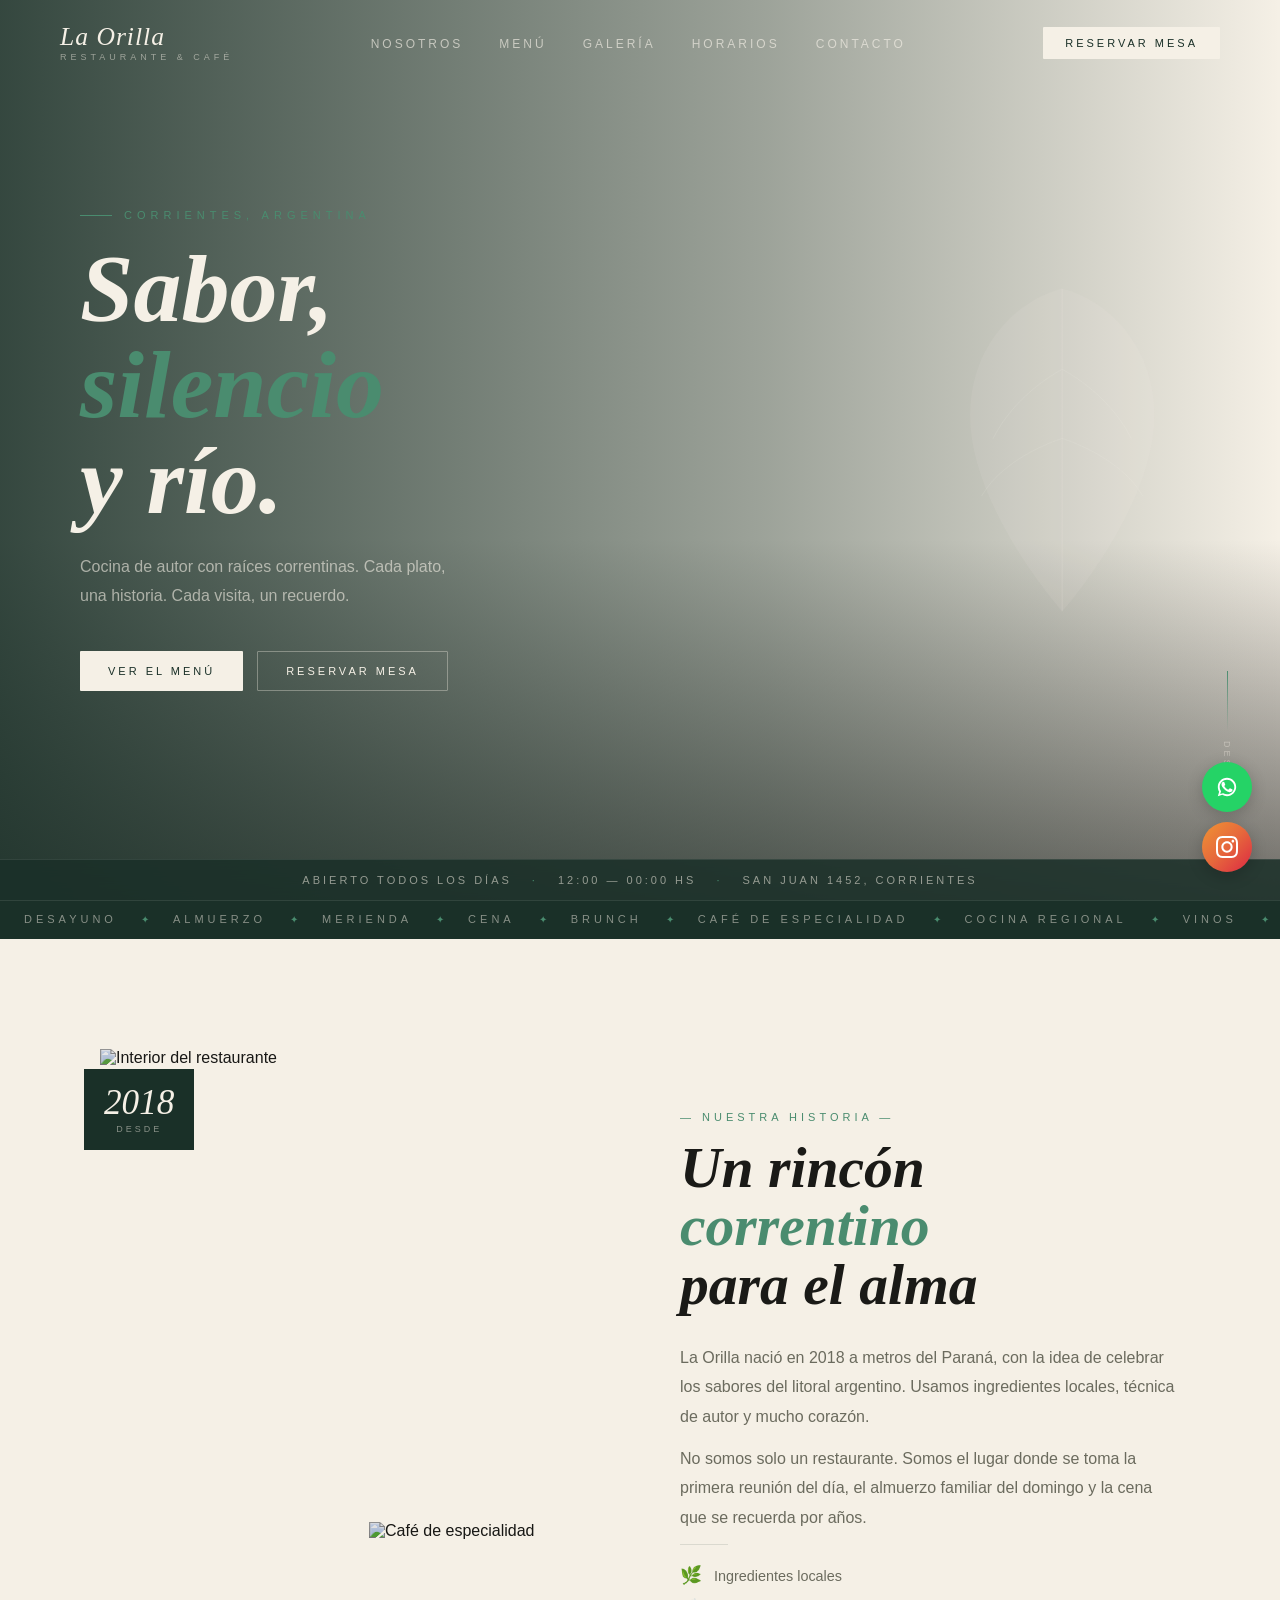
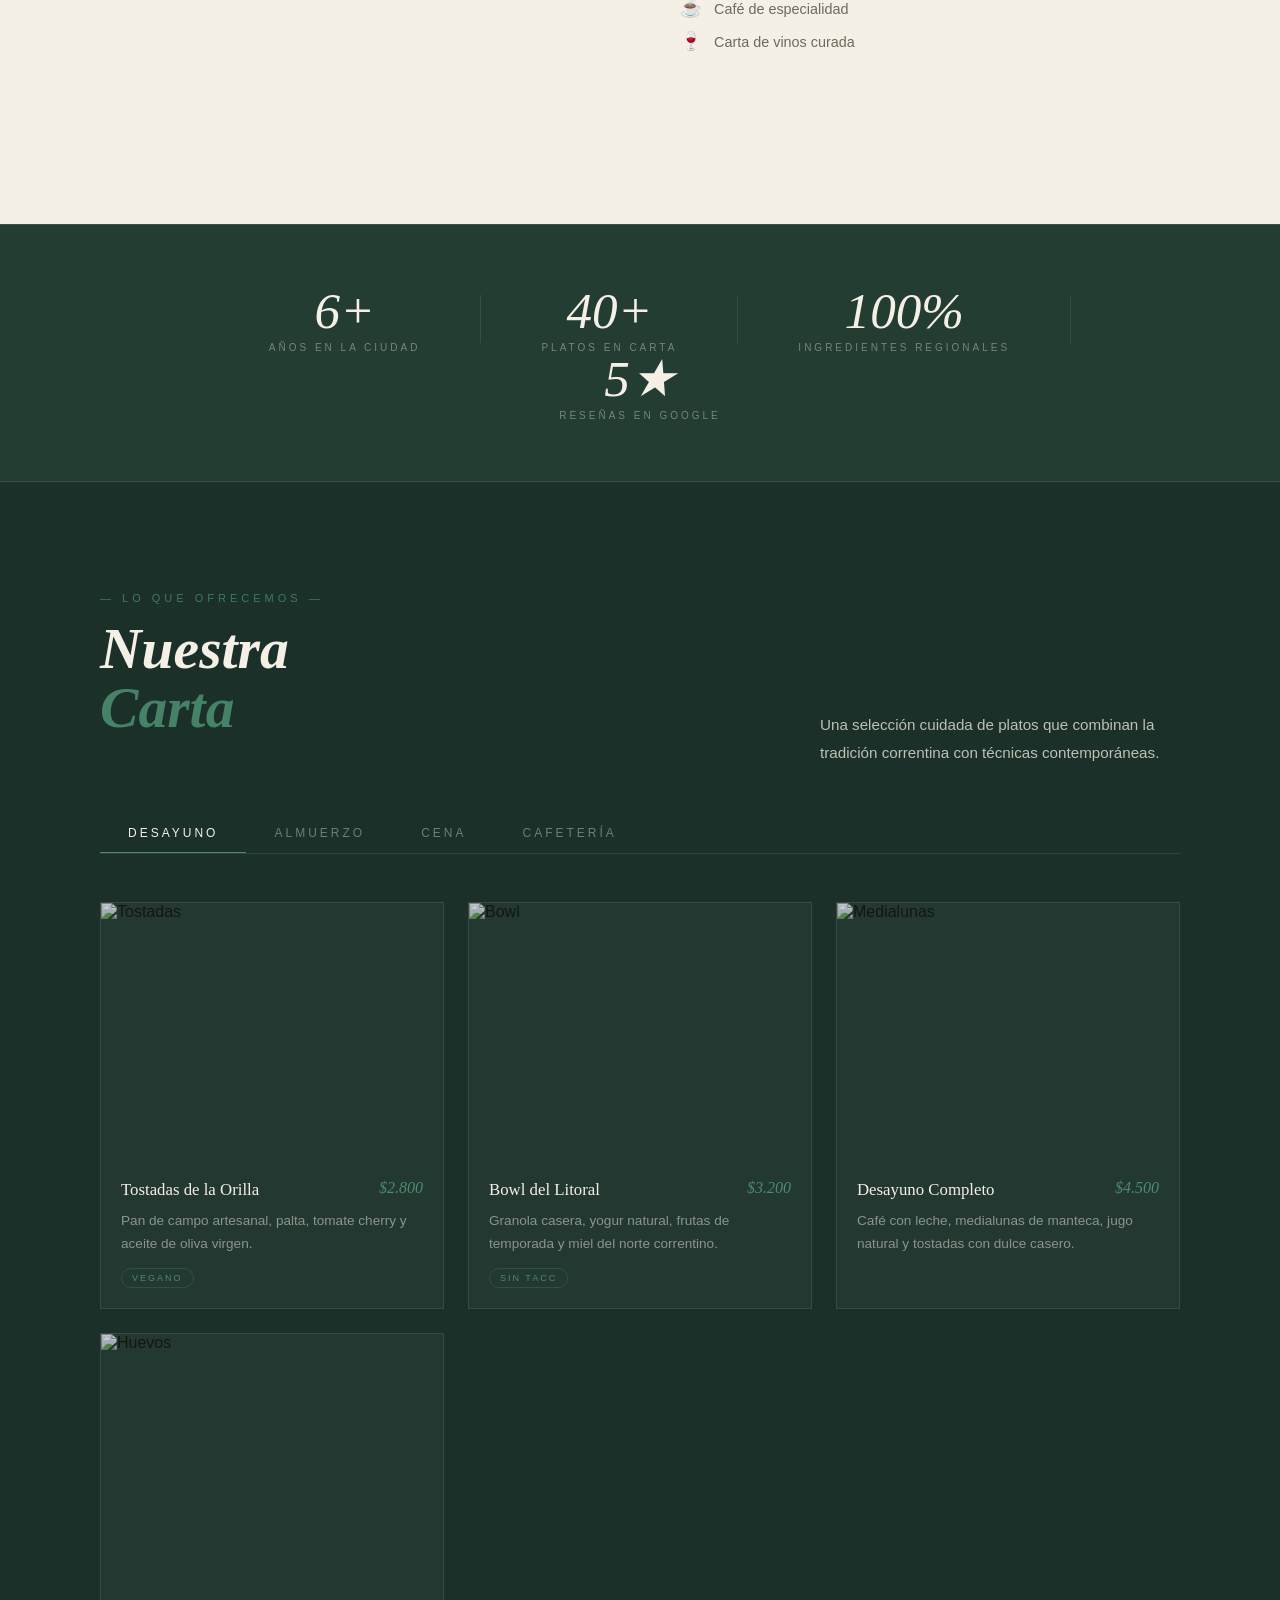
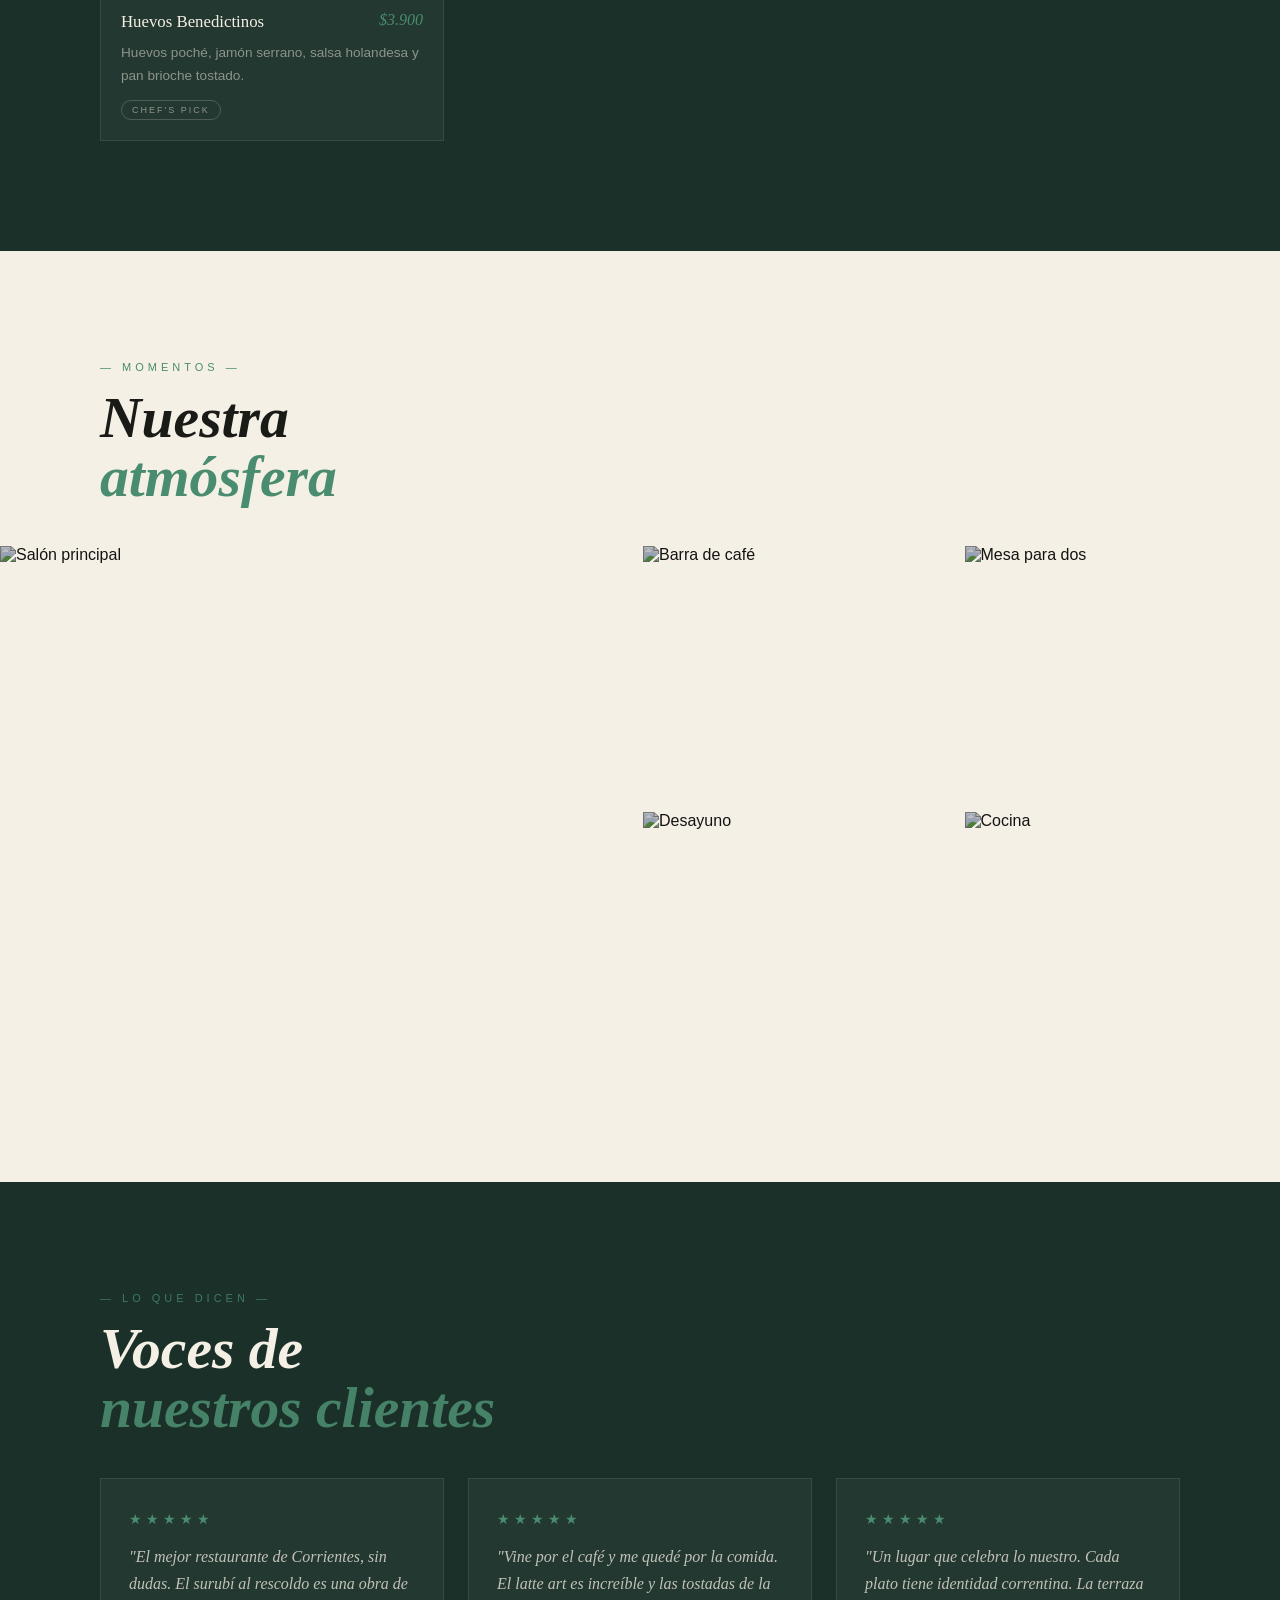
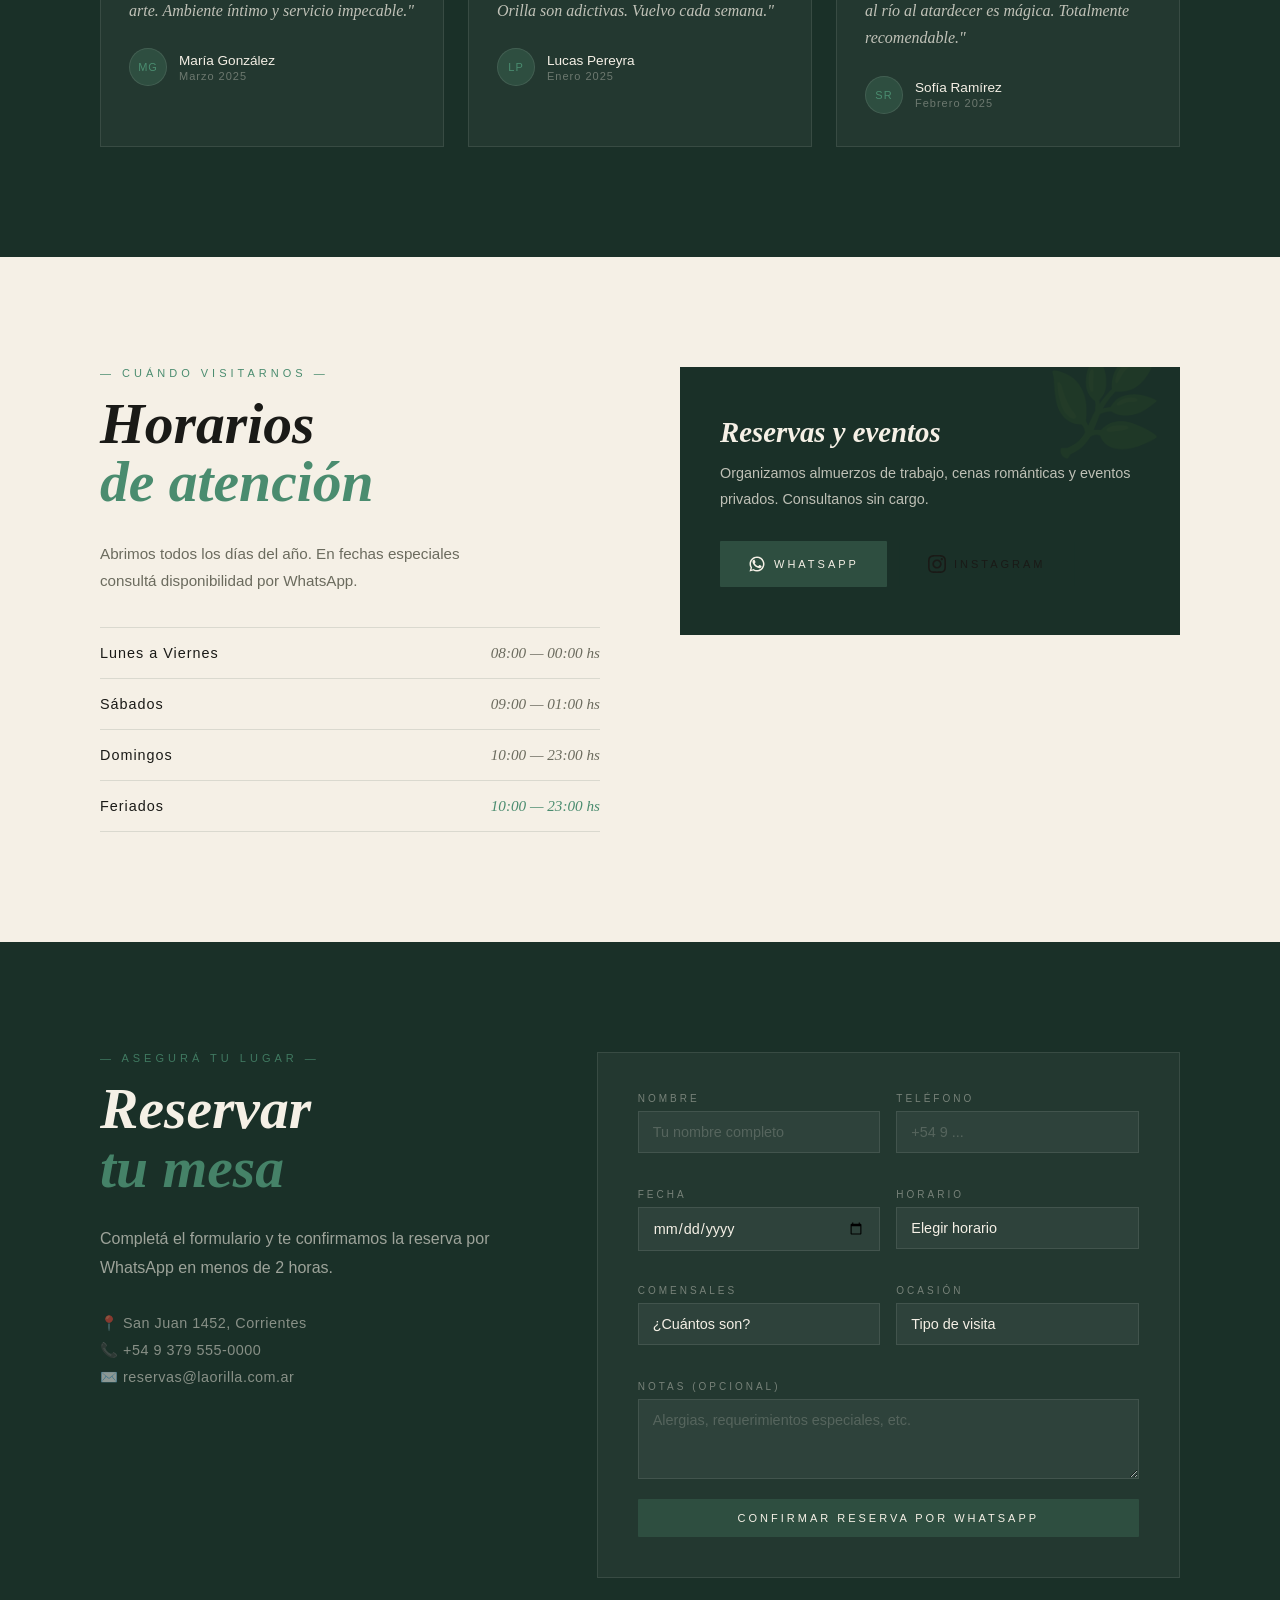
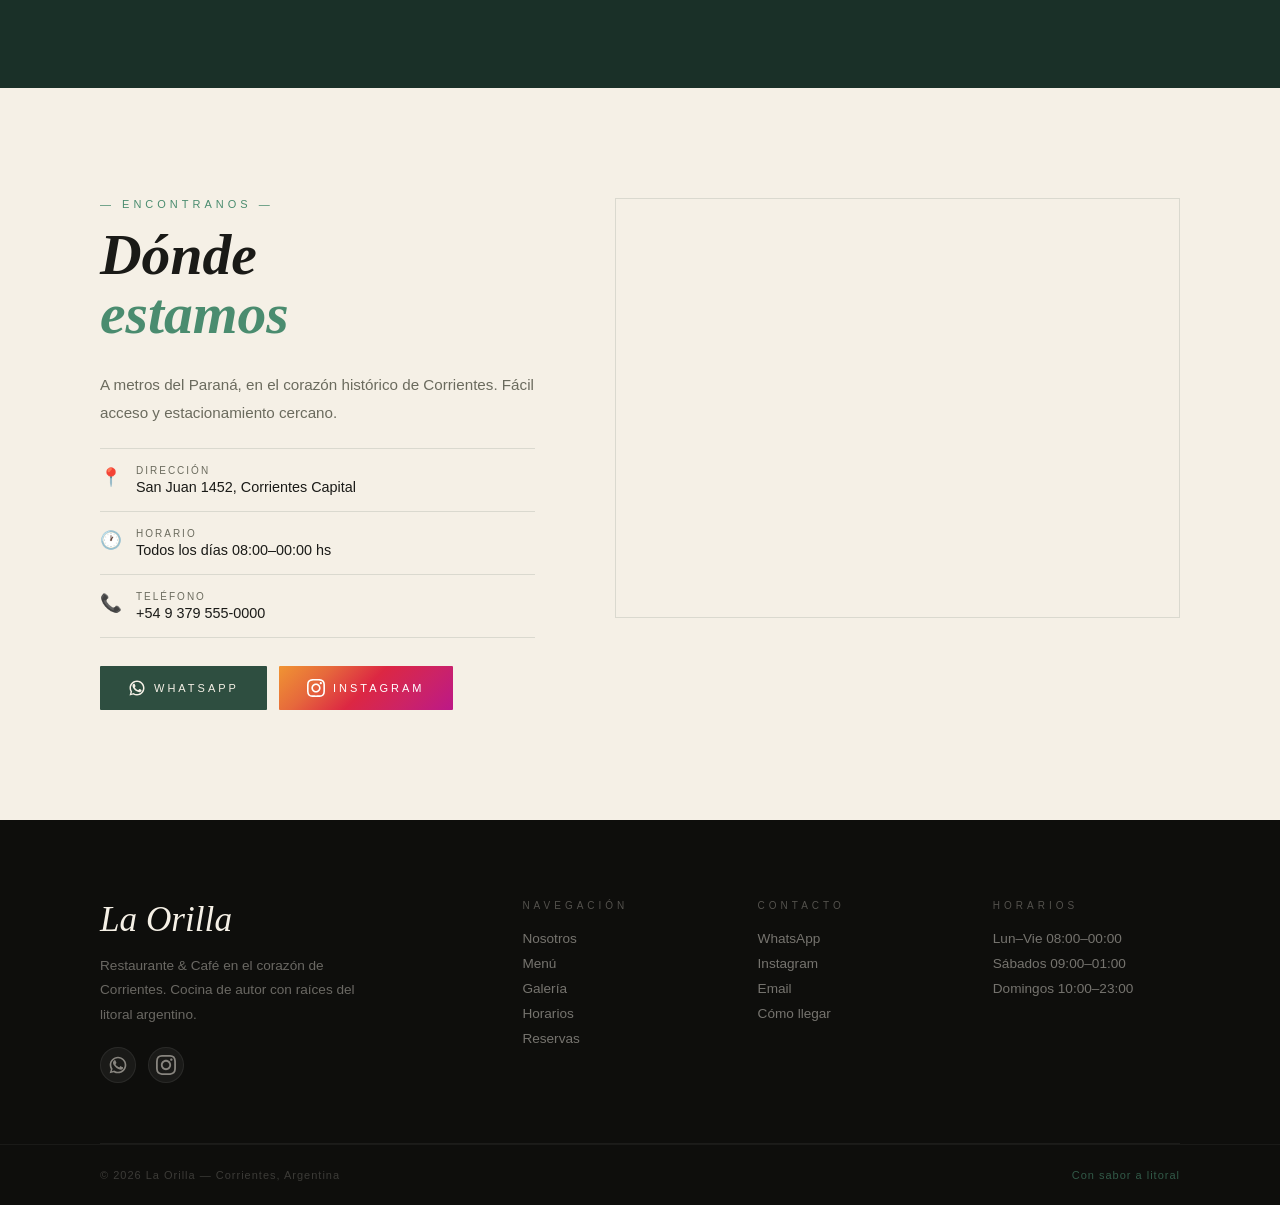
==== commit 9f5980fd: "Update index.html" ====
--- a/index.html
+++ b/index.html
@@ -720,6 +720,6 @@
     </a>
   </div>
 
-  <script src="restaurante-main.js"></script>
+  <script src="main.js"></script>
 </body>
 </html>
--- a/style.css
+++ b/style.css
@@ -0,0 +1,1420 @@
+/* ============================================
+   LA ORILLA — restaurante-style.css
+   ============================================ */
+
+/* ===== RESET ===== */
+*, *::before, *::after { box-sizing: border-box; margin: 0; padding: 0; }
+
+/* ===== VARIABLES ===== */
+:root {
+  --green:        #1a3028;
+  --green2:       #243d33;
+  --green3:       #2e4e40;
+  --green-light:  #3d6b58;
+  --green-accent: #4a8c6f;
+  --cream:        #f5f0e6;
+  --cream2:       #ede7d8;
+  --white:        #fafaf7;
+  --black:        #0e0e0c;
+  --black2:       #1a1a17;
+  --text-dark:    #1a1a17;
+  --text-muted:   #6b6b5e;
+  --text-light:   rgba(245, 240, 230, 0.75);
+  --border-cream: rgba(26, 48, 40, 0.12);
+  --border-dark:  rgba(245, 240, 230, 0.1);
+  --font-serif:   'Playfair Display', serif;
+  --font-display: 'DM Serif Display', serif;
+  --font-body:    'Jost', sans-serif;
+  --ease:         cubic-bezier(0.25, 1, 0.5, 1);
+  --max:          1200px;
+}
+
+/* ===== BASE ===== */
+html { scroll-behavior: smooth; }
+
+body {
+  font-family: var(--font-body);
+  background: var(--cream);
+  color: var(--text-dark);
+  overflow-x: hidden;
+}
+
+img { display: block; max-width: 100%; }
+
+a { color: inherit; }
+
+/* ===== CONTAINER ===== */
+.container {
+  max-width: var(--max);
+  margin: 0 auto;
+  padding: 0 60px;
+}
+
+/* ===== NAV ===== */
+nav {
+  position: fixed;
+  top: 0; left: 0; right: 0;
+  z-index: 200;
+  display: flex;
+  align-items: center;
+  justify-content: space-between;
+  padding: 24px 60px;
+  transition: all 0.5s var(--ease);
+}
+
+nav.scrolled {
+  background: rgba(26, 48, 40, 0.97);
+  backdrop-filter: blur(16px);
+  padding: 14px 60px;
+  border-bottom: 1px solid var(--border-dark);
+}
+
+.nav-logo {
+  display: flex;
+  flex-direction: column;
+  text-decoration: none;
+  line-height: 1;
+  z-index: 201;
+}
+
+.logo-main {
+  font-family: var(--font-display);
+  font-size: 1.6rem;
+  font-style: italic;
+  color: var(--cream);
+  letter-spacing: 1px;
+  line-height: 1;
+}
+
+.logo-sub {
+  font-family: var(--font-body);
+  font-size: 9px;
+  font-weight: 300;
+  letter-spacing: 4px;
+  text-transform: uppercase;
+  color: rgba(245, 240, 230, 0.5);
+  margin-top: 3px;
+}
+
+.nav-links {
+  display: flex;
+  gap: 36px;
+  list-style: none;
+}
+
+.nav-links a {
+  font-family: var(--font-body);
+  font-size: 12px;
+  font-weight: 400;
+  letter-spacing: 3px;
+  text-transform: uppercase;
+  color: rgba(245, 240, 230, 0.65);
+  text-decoration: none;
+  transition: color 0.2s;
+  position: relative;
+}
+
+.nav-links a::after {
+  content: '';
+  position: absolute;
+  bottom: -4px; left: 0;
+  width: 0; height: 1px;
+  background: var(--green-accent);
+  transition: width 0.3s var(--ease);
+}
+
+.nav-links a:hover { color: var(--cream); }
+.nav-links a:hover::after { width: 100%; }
+
+.nav-reserva {
+  font-family: var(--font-body);
+  font-size: 11px;
+  font-weight: 500;
+  letter-spacing: 3px;
+  text-transform: uppercase;
+  color: var(--green);
+  background: var(--cream);
+  padding: 10px 22px;
+  text-decoration: none;
+  border-radius: 1px;
+  transition: all 0.25s var(--ease);
+}
+
+.nav-reserva:hover {
+  background: var(--cream2);
+  transform: translateY(-1px);
+}
+
+/* Hamburger */
+.hamburger {
+  display: none;
+  flex-direction: column;
+  gap: 5px;
+  background: none;
+  border: none;
+  cursor: pointer;
+  padding: 4px;
+  z-index: 201;
+}
+
+.hamburger span {
+  display: block;
+  width: 24px; height: 1.5px;
+  background: var(--cream);
+  transition: all 0.3s;
+}
+
+.hamburger.open span:nth-child(1) { transform: translateY(6.5px) rotate(45deg); }
+.hamburger.open span:nth-child(2) { opacity: 0; }
+.hamburger.open span:nth-child(3) { transform: translateY(-6.5px) rotate(-45deg); }
+
+/* Mobile nav */
+.mobile-nav {
+  display: none;
+  position: fixed;
+  inset: 0;
+  background: var(--green);
+  z-index: 199;
+  flex-direction: column;
+  justify-content: center;
+  align-items: flex-start;
+  padding: 0 48px;
+  gap: 20px;
+  transform: translateX(100%);
+  transition: transform 0.45s var(--ease);
+}
+
+.mobile-nav.open { transform: translateX(0); }
+
+.mobile-close {
+  position: absolute;
+  top: 24px; right: 28px;
+  background: none; border: none;
+  color: var(--cream); font-size: 1.4rem;
+  cursor: pointer; opacity: 0.6;
+  transition: opacity 0.2s;
+}
+
+.mobile-close:hover { opacity: 1; }
+
+.mobile-nav a {
+  font-family: var(--font-display);
+  font-style: italic;
+  font-size: clamp(2rem, 6vw, 3rem);
+  color: var(--cream);
+  text-decoration: none;
+  opacity: 0.7;
+  transition: opacity 0.2s;
+  border-bottom: 1px solid var(--border-dark);
+  width: 100%;
+  padding-bottom: 16px;
+}
+
+.mobile-nav a:hover { opacity: 1; }
+.mobile-nav .mobile-reserva {
+  font-family: var(--font-body);
+  font-style: normal;
+  font-size: 12px;
+  letter-spacing: 4px;
+  text-transform: uppercase;
+  color: var(--green-accent);
+  border: none;
+  margin-top: 8px;
+}
+
+/* ===== HERO ===== */
+.hero {
+  position: relative;
+  height: 100vh;
+  min-height: 620px;
+  display: flex;
+  align-items: center;
+  overflow: hidden;
+}
+
+.hero-video {
+  position: absolute;
+  inset: 0;
+  width: 100%; height: 100%;
+  object-fit: cover;
+  z-index: 0;
+  filter: brightness(0.45) saturate(0.7);
+}
+
+.hero-overlay {
+  position: absolute;
+  inset: 0;
+  z-index: 1;
+  background:
+    linear-gradient(to right,  rgba(26,48,40,0.88) 0%, rgba(26,48,40,0.4) 60%, transparent 100%),
+    linear-gradient(to top,    rgba(14,14,12,0.6) 0%, transparent 40%);
+}
+
+.hero-leaf {
+  position: absolute;
+  right: 8vw;
+  top: 50%;
+  transform: translateY(-50%);
+  width: clamp(160px, 18vw, 260px);
+  color: var(--cream);
+  z-index: 2;
+  opacity: 0;
+  animation: leafFade 1.4s var(--ease) 1s forwards;
+}
+
+@keyframes leafFade {
+  to { opacity: 1; }
+}
+
+.hero-content {
+  position: relative;
+  z-index: 3;
+  padding: 0 80px;
+  max-width: 700px;
+}
+
+.hero-eyebrow {
+  font-family: var(--font-body);
+  font-size: 11px;
+  font-weight: 300;
+  letter-spacing: 5px;
+  text-transform: uppercase;
+  color: var(--green-accent);
+  display: flex;
+  align-items: center;
+  gap: 12px;
+  margin-bottom: 20px;
+  opacity: 0;
+  animation: fadeUp 0.7s var(--ease) 0.3s forwards;
+}
+
+.hero-eyebrow::before {
+  content: '';
+  width: 32px; height: 1px;
+  background: var(--green-accent);
+}
+
+.hero-title {
+  font-family: var(--font-display);
+  font-size: clamp(3.8rem, 7.5vw, 8rem);
+  font-style: italic;
+  line-height: 1;
+  color: var(--cream);
+  margin-bottom: 24px;
+  opacity: 0;
+  animation: fadeUp 0.9s var(--ease) 0.5s forwards;
+}
+
+.hero-title em {
+  font-style: italic;
+  color: var(--green-accent);
+}
+
+.hero-desc {
+  font-size: 1rem;
+  font-weight: 300;
+  line-height: 1.8;
+  color: rgba(245,240,230,0.6);
+  max-width: 380px;
+  margin-bottom: 40px;
+  opacity: 0;
+  animation: fadeUp 0.9s var(--ease) 0.75s forwards;
+}
+
+.hero-actions {
+  display: flex;
+  gap: 14px;
+  flex-wrap: wrap;
+  opacity: 0;
+  animation: fadeUp 0.9s var(--ease) 0.95s forwards;
+}
+
+.hero-scroll-hint {
+  position: absolute;
+  right: 48px;
+  bottom: 100px;
+  z-index: 3;
+  display: flex;
+  flex-direction: column;
+  align-items: center;
+  gap: 10px;
+  opacity: 0;
+  animation: fadeIn 1s ease 1.5s forwards;
+}
+
+.hero-scroll-hint span {
+  font-size: 9px;
+  letter-spacing: 3px;
+  text-transform: uppercase;
+  color: rgba(245,240,230,0.4);
+  writing-mode: vertical-rl;
+}
+
+.scroll-line {
+  width: 1px;
+  height: 60px;
+  background: linear-gradient(to bottom, var(--green-accent), transparent);
+  animation: scrollPulse 2s ease-in-out infinite;
+}
+
+@keyframes scrollPulse {
+  0%, 100% { opacity: 0.4; transform: scaleY(1); }
+  50%       { opacity: 1;   transform: scaleY(0.7); }
+}
+
+.hero-ribbon {
+  position: absolute;
+  bottom: 0; left: 0; right: 0;
+  z-index: 3;
+  background: rgba(26, 48, 40, 0.85);
+  backdrop-filter: blur(10px);
+  display: flex;
+  align-items: center;
+  justify-content: center;
+  gap: 20px;
+  padding: 14px 60px;
+  border-top: 1px solid var(--border-dark);
+  font-family: var(--font-body);
+  font-size: 11px;
+  font-weight: 300;
+  letter-spacing: 3px;
+  text-transform: uppercase;
+  color: rgba(245,240,230,0.55);
+}
+
+.ribbon-dot { color: var(--green-accent); }
+
+/* ===== BUTTONS ===== */
+.btn {
+  display: inline-flex;
+  align-items: center;
+  gap: 8px;
+  font-family: var(--font-body);
+  font-size: 11px;
+  font-weight: 500;
+  letter-spacing: 3px;
+  text-transform: uppercase;
+  text-decoration: none;
+  padding: 13px 28px;
+  border-radius: 1px;
+  transition: all 0.25s var(--ease);
+  cursor: pointer;
+  border: none;
+}
+
+.btn-light {
+  background: var(--cream);
+  color: var(--green);
+}
+
+.btn-light:hover {
+  background: var(--white);
+  transform: translateY(-2px);
+  box-shadow: 0 8px 24px rgba(0,0,0,0.2);
+}
+
+.btn-outline-light {
+  background: transparent;
+  color: var(--cream);
+  border: 1px solid rgba(245,240,230,0.35);
+}
+
+.btn-outline-light:hover {
+  border-color: var(--cream);
+  background: rgba(245,240,230,0.08);
+  transform: translateY(-2px);
+}
+
+.btn-green {
+  background: var(--green3);
+  color: var(--cream);
+}
+
+.btn-green:hover {
+  background: var(--green-light);
+  transform: translateY(-2px);
+  box-shadow: 0 8px 20px rgba(26,48,40,0.3);
+}
+
+.btn-outline-dark {
+  background: transparent;
+  color: var(--text-dark);
+  border: 1px solid var(--border-cream);
+}
+
+.btn-outline-dark:hover {
+  border-color: var(--green);
+  color: var(--green);
+  transform: translateY(-2px);
+}
+
+.btn-ig {
+  background: linear-gradient(135deg, #f09433, #e6683c, #dc2743, #cc2366, #bc1888);
+  color: #fff;
+}
+
+.btn-ig:hover {
+  filter: brightness(1.1);
+  transform: translateY(-2px);
+}
+
+.btn-full { width: 100%; justify-content: center; }
+
+/* ===== MARQUEE ===== */
+.marquee-wrap {
+  background: var(--green);
+  overflow: hidden;
+  padding: 12px 0;
+  border-top: 1px solid var(--border-dark);
+}
+
+.marquee-inner {
+  display: flex;
+  white-space: nowrap;
+  animation: marquee 22s linear infinite;
+}
+
+.mq {
+  font-family: var(--font-body);
+  font-size: 11px;
+  font-weight: 300;
+  letter-spacing: 4px;
+  text-transform: uppercase;
+  color: rgba(245,240,230,0.5);
+  padding: 0 24px;
+  flex-shrink: 0;
+}
+
+.mq-dot {
+  color: var(--green-accent);
+  flex-shrink: 0;
+  line-height: 1.4;
+  font-size: 10px;
+}
+
+@keyframes marquee {
+  0%   { transform: translateX(0); }
+  100% { transform: translateX(-50%); }
+}
+
+/* ===== SECTION BASE ===== */
+.section { padding: 110px 0; }
+
+.section-cream { background: var(--cream); }
+.section-dark  { background: var(--green); }
+
+/* Eyebrow */
+.eyebrow {
+  font-family: var(--font-body);
+  font-size: 11px;
+  font-weight: 300;
+  letter-spacing: 4px;
+  text-transform: uppercase;
+  color: var(--green-accent);
+  margin-bottom: 16px;
+}
+
+.eyebrow-light { color: rgba(74,140,111,0.8); }
+
+/* Headings */
+.heading {
+  font-family: var(--font-display);
+  font-style: italic;
+  font-size: clamp(2.8rem, 4.5vw, 5rem);
+  line-height: 1.02;
+  color: var(--text-dark);
+  margin-bottom: 28px;
+}
+
+.heading em {
+  color: var(--green-accent);
+}
+
+.heading-light { color: var(--cream); }
+.heading-light em { color: rgba(74,140,111,0.9); }
+
+/* Section header layout */
+.section-header {
+  display: flex;
+  align-items: flex-end;
+  justify-content: space-between;
+  gap: 40px;
+  margin-bottom: 48px;
+  flex-wrap: wrap;
+}
+
+.section-intro {
+  max-width: 360px;
+  font-size: 0.95rem;
+  font-weight: 300;
+  line-height: 1.8;
+  color: var(--text-light);
+}
+
+/* ===== REVEAL ANIMATIONS ===== */
+.reveal {
+  opacity: 0;
+  transform: translateY(40px);
+  transition: opacity 0.9s var(--ease), transform 0.9s var(--ease);
+}
+
+.reveal.visible { opacity: 1; transform: translateY(0); }
+
+.reveal-left {
+  opacity: 0;
+  transform: translateX(-40px);
+  transition: opacity 0.9s var(--ease), transform 0.9s var(--ease);
+}
+
+.reveal-left.visible { opacity: 1; transform: translateX(0); }
+
+.reveal-right {
+  opacity: 0;
+  transform: translateX(40px);
+  transition: opacity 0.9s var(--ease), transform 0.9s var(--ease);
+}
+
+.reveal-right.visible { opacity: 1; transform: translateX(0); }
+
+.stagger {
+  opacity: 0;
+  transform: translateY(28px);
+  transition: opacity 0.7s var(--ease), transform 0.7s var(--ease);
+}
+
+.stagger.visible { opacity: 1; transform: translateY(0); }
+
+@keyframes fadeUp  { to { opacity: 1; transform: translateY(0); } }
+@keyframes fadeIn  { to { opacity: 1; } }
+
+/* ===== SOBRE NOSOTROS ===== */
+.about-grid {
+  display: grid;
+  grid-template-columns: 1fr 1fr;
+  gap: 80px;
+  align-items: center;
+}
+
+.about-images {
+  position: relative;
+  padding-bottom: 40px;
+}
+
+.about-img-main img {
+  width: 100%;
+  aspect-ratio: 4 / 5;
+  object-fit: cover;
+  filter: brightness(0.9) saturate(0.85);
+}
+
+.about-img-float {
+  position: absolute;
+  bottom: 0; right: -24px;
+  width: 52%;
+  border: 5px solid var(--cream);
+}
+
+.about-img-float img {
+  width: 100%;
+  aspect-ratio: 4 / 3;
+  object-fit: cover;
+  filter: brightness(0.88);
+}
+
+.about-year {
+  position: absolute;
+  top: 20px; left: -16px;
+  background: var(--green);
+  color: var(--cream);
+  padding: 16px 20px;
+  text-align: center;
+}
+
+.year-num {
+  display: block;
+  font-family: var(--font-display);
+  font-style: italic;
+  font-size: 2.2rem;
+  line-height: 1;
+}
+
+.year-lbl {
+  display: block;
+  font-size: 9px;
+  letter-spacing: 3px;
+  text-transform: uppercase;
+  color: rgba(245,240,230,0.5);
+  margin-top: 4px;
+}
+
+.about-text p {
+  font-size: 1rem;
+  font-weight: 300;
+  line-height: 1.85;
+  color: var(--text-muted);
+  margin-bottom: 12px;
+}
+
+.about-divider {
+  width: 48px;
+  height: 1px;
+  background: var(--border-cream);
+  margin: 8px 0 20px;
+}
+
+.about-values {
+  display: flex;
+  flex-direction: column;
+  gap: 12px;
+}
+
+.value {
+  display: flex;
+  align-items: center;
+  gap: 12px;
+  font-size: 0.9rem;
+  font-weight: 300;
+  color: var(--text-muted);
+}
+
+.value-icon { font-size: 1.1rem; }
+
+/* ===== STATS BAR ===== */
+.stats-bar {
+  background: var(--green2);
+  padding: 60px 0;
+  border-top: 1px solid var(--border-dark);
+  border-bottom: 1px solid var(--border-dark);
+}
+
+.stats-grid {
+  display: flex;
+  align-items: center;
+  justify-content: center;
+  gap: 0;
+  flex-wrap: wrap;
+}
+
+.stat-item {
+  display: flex;
+  flex-direction: column;
+  align-items: center;
+  padding: 0 60px;
+  text-align: center;
+}
+
+.stat-num {
+  font-family: var(--font-display);
+  font-style: italic;
+  font-size: 3.2rem;
+  line-height: 1;
+  color: var(--cream);
+}
+
+.stat-lbl {
+  font-size: 10px;
+  letter-spacing: 3px;
+  text-transform: uppercase;
+  color: rgba(245,240,230,0.4);
+  margin-top: 6px;
+}
+
+.stat-sep {
+  width: 1px;
+  height: 48px;
+  background: var(--border-dark);
+}
+
+/* ===== MENÚ ===== */
+.menu-tabs {
+  display: flex;
+  gap: 0;
+  border-bottom: 1px solid var(--border-dark);
+  margin-bottom: 48px;
+  overflow-x: auto;
+  scrollbar-width: none;
+}
+
+.menu-tabs::-webkit-scrollbar { display: none; }
+
+.tab {
+  font-family: var(--font-body);
+  font-size: 12px;
+  font-weight: 400;
+  letter-spacing: 3px;
+  text-transform: uppercase;
+  color: rgba(245,240,230,0.4);
+  background: none;
+  border: none;
+  border-bottom: 2px solid transparent;
+  padding: 12px 28px;
+  cursor: pointer;
+  transition: all 0.25s;
+  white-space: nowrap;
+  margin-bottom: -1px;
+}
+
+.tab:hover  { color: rgba(245,240,230,0.8); }
+.tab.active { color: var(--cream); border-bottom-color: var(--green-accent); }
+
+.menu-panel { display: none; }
+.menu-panel.active { display: block; }
+
+.menu-grid {
+  display: grid;
+  grid-template-columns: repeat(auto-fit, minmax(260px, 1fr));
+  gap: 24px;
+}
+
+.menu-card {
+  background: rgba(255,255,255,0.04);
+  border: 1px solid var(--border-dark);
+  overflow: hidden;
+  transition: transform 0.4s var(--ease), border-color 0.3s;
+}
+
+.menu-card:hover {
+  transform: translateY(-5px);
+  border-color: rgba(74,140,111,0.3);
+}
+
+.menu-card-img {
+  overflow: hidden;
+  aspect-ratio: 4 / 3;
+}
+
+.menu-card-img img {
+  width: 100%; height: 100%;
+  object-fit: cover;
+  filter: brightness(0.8) saturate(0.75);
+  transition: transform 0.5s var(--ease), filter 0.4s;
+}
+
+.menu-card:hover .menu-card-img img {
+  transform: scale(1.06);
+  filter: brightness(0.9) saturate(0.9);
+}
+
+.menu-card-body { padding: 20px; }
+
+.menu-card-head {
+  display: flex;
+  align-items: flex-start;
+  justify-content: space-between;
+  gap: 8px;
+  margin-bottom: 8px;
+}
+
+.menu-card h3 {
+  font-family: var(--font-serif);
+  font-size: 1.05rem;
+  font-weight: 400;
+  color: var(--cream);
+  line-height: 1.3;
+}
+
+.price {
+  font-family: var(--font-display);
+  font-style: italic;
+  font-size: 1rem;
+  color: var(--green-accent);
+  white-space: nowrap;
+}
+
+.menu-card p {
+  font-size: 0.85rem;
+  font-weight: 300;
+  color: rgba(245,240,230,0.5);
+  line-height: 1.7;
+  margin-bottom: 12px;
+}
+
+.tag {
+  display: inline-block;
+  font-size: 9px;
+  letter-spacing: 2px;
+  text-transform: uppercase;
+  padding: 4px 10px;
+  border: 1px solid rgba(74,140,111,0.3);
+  color: var(--green-accent);
+  border-radius: 20px;
+}
+
+.tag-chef {
+  border-color: rgba(245,240,230,0.2);
+  color: rgba(245,240,230,0.5);
+}
+
+/* ===== GALERÍA MOSAICO ===== */
+.gallery-mosaic {
+  display: grid;
+  grid-template-columns: repeat(4, 1fr);
+  grid-template-rows: 260px 260px;
+  gap: 6px;
+  margin-top: 40px;
+  overflow: hidden;
+}
+
+.gallery-mosaic > div {
+  position: relative;
+  overflow: hidden;
+}
+
+.gal-a { grid-column: 1 / 3; grid-row: 1 / 3; }
+.gal-b { grid-column: 3;     grid-row: 1; }
+.gal-c { grid-column: 4;     grid-row: 1; }
+.gal-d { grid-column: 3;     grid-row: 2; }
+.gal-e { grid-column: 4;     grid-row: 2; }
+
+.gallery-mosaic img {
+  width: 100%; height: 100%;
+  object-fit: cover;
+  filter: brightness(0.75) saturate(0.8);
+  transition: transform 0.6s var(--ease), filter 0.4s;
+}
+
+.gallery-mosaic > div:hover img {
+  transform: scale(1.06);
+  filter: brightness(0.9) saturate(1);
+}
+
+.gal-caption {
+  position: absolute;
+  bottom: 0; left: 0; right: 0;
+  padding: 16px;
+  background: linear-gradient(to top, rgba(26,48,40,0.85), transparent);
+  font-family: var(--font-body);
+  font-size: 11px;
+  font-weight: 300;
+  letter-spacing: 3px;
+  text-transform: uppercase;
+  color: rgba(245,240,230,0.7);
+  opacity: 0;
+  transform: translateY(6px);
+  transition: all 0.3s var(--ease);
+}
+
+.gallery-mosaic > div:hover .gal-caption {
+  opacity: 1;
+  transform: translateY(0);
+}
+
+/* ===== RESEÑAS ===== */
+.reviews-grid {
+  display: grid;
+  grid-template-columns: repeat(3, 1fr);
+  gap: 24px;
+  margin-top: 40px;
+}
+
+.review-card {
+  background: rgba(255,255,255,0.04);
+  border: 1px solid var(--border-dark);
+  padding: 32px 28px;
+  transition: border-color 0.3s;
+}
+
+.review-card:hover { border-color: rgba(74,140,111,0.3); }
+
+.review-stars {
+  color: var(--green-accent);
+  letter-spacing: 4px;
+  font-size: 0.85rem;
+  margin-bottom: 16px;
+}
+
+.review-text {
+  font-family: var(--font-serif);
+  font-style: italic;
+  font-size: 1rem;
+  line-height: 1.7;
+  color: rgba(245,240,230,0.75);
+  margin-bottom: 24px;
+}
+
+.reviewer {
+  display: flex;
+  align-items: center;
+  gap: 12px;
+}
+
+.reviewer-avatar {
+  width: 38px; height: 38px;
+  border-radius: 50%;
+  background: var(--green3);
+  border: 1px solid var(--border-dark);
+  display: flex; align-items: center; justify-content: center;
+  font-size: 11px;
+  font-weight: 500;
+  letter-spacing: 1px;
+  color: var(--green-accent);
+  flex-shrink: 0;
+}
+
+.reviewer-name {
+  font-size: 0.85rem;
+  font-weight: 500;
+  color: var(--cream);
+}
+
+.reviewer-date {
+  font-size: 11px;
+  color: rgba(245,240,230,0.35);
+  margin-top: 2px;
+  letter-spacing: 1px;
+}
+
+/* ===== HORARIOS ===== */
+.horarios-layout {
+  display: grid;
+  grid-template-columns: 1fr 1fr;
+  gap: 80px;
+  align-items: start;
+}
+
+.horarios-desc {
+  font-size: 0.95rem;
+  font-weight: 300;
+  line-height: 1.8;
+  color: var(--text-muted);
+  margin-bottom: 32px;
+  max-width: 360px;
+}
+
+.horario-table {
+  display: flex;
+  flex-direction: column;
+}
+
+.ht-row {
+  display: flex;
+  align-items: center;
+  justify-content: space-between;
+  padding: 16px 0;
+  border-bottom: 1px solid var(--border-cream);
+  transition: padding-left 0.2s;
+}
+
+.ht-row:first-child { border-top: 1px solid var(--border-cream); }
+.ht-row:hover { padding-left: 8px; border-color: rgba(74,140,111,0.25); }
+
+.ht-dia {
+  font-family: var(--font-body);
+  font-size: 0.9rem;
+  font-weight: 400;
+  letter-spacing: 1px;
+  color: var(--text-dark);
+}
+
+.ht-hora {
+  font-family: var(--font-display);
+  font-style: italic;
+  font-size: 0.95rem;
+  color: var(--text-muted);
+}
+
+.ht-highlight .ht-hora { color: var(--green-accent); }
+
+.horarios-card {
+  background: var(--green);
+  padding: 0;
+  overflow: hidden;
+  position: relative;
+}
+
+.hcard-leaf {
+  font-size: 6rem;
+  position: absolute;
+  top: -10px; right: 16px;
+  opacity: 0.08;
+  line-height: 1;
+  pointer-events: none;
+}
+
+.hcard-content { padding: 48px 40px; }
+
+.hcard-content h3 {
+  font-family: var(--font-display);
+  font-style: italic;
+  font-size: 1.8rem;
+  color: var(--cream);
+  margin-bottom: 12px;
+  line-height: 1.2;
+}
+
+.hcard-content p {
+  font-size: 0.9rem;
+  font-weight: 300;
+  line-height: 1.8;
+  color: var(--text-light);
+  margin-bottom: 28px;
+}
+
+.hcard-btns {
+  display: flex;
+  gap: 12px;
+  flex-wrap: wrap;
+}
+
+/* ===== RESERVAS ===== */
+.reservas-layout {
+  display: grid;
+  grid-template-columns: 1fr 1.4fr;
+  gap: 80px;
+  align-items: start;
+}
+
+.reserva-info {
+  margin-top: 32px;
+  display: flex;
+  flex-direction: column;
+  gap: 10px;
+}
+
+.ri-item {
+  font-size: 0.9rem;
+  font-weight: 300;
+  color: rgba(245,240,230,0.5);
+  letter-spacing: 0.5px;
+}
+
+.reserva-form {
+  background: rgba(255,255,255,0.04);
+  border: 1px solid var(--border-dark);
+  padding: 40px;
+}
+
+.form-row {
+  display: grid;
+  grid-template-columns: 1fr 1fr;
+  gap: 16px;
+  margin-bottom: 16px;
+}
+
+.form-group {
+  display: flex;
+  flex-direction: column;
+  gap: 7px;
+  margin-bottom: 0;
+}
+
+.form-group.full { grid-column: 1 / -1; }
+
+label {
+  font-size: 10px;
+  letter-spacing: 3px;
+  text-transform: uppercase;
+  color: rgba(245,240,230,0.4);
+}
+
+input, select, textarea {
+  font-family: var(--font-body);
+  font-size: 0.9rem;
+  font-weight: 300;
+  background: rgba(255,255,255,0.05);
+  border: 1px solid var(--border-dark);
+  color: var(--cream);
+  padding: 12px 14px;
+  border-radius: 0;
+  transition: border-color 0.2s;
+  outline: none;
+  appearance: none;
+  width: 100%;
+}
+
+input::placeholder, textarea::placeholder { color: rgba(245,240,230,0.2); }
+input:focus, select:focus, textarea:focus { border-color: rgba(74,140,111,0.5); }
+select option { background: var(--green2); }
+textarea { resize: vertical; min-height: 80px; }
+
+.form-group:last-of-type { margin-bottom: 20px; }
+
+/* ===== CONTACTO ===== */
+.contacto-layout {
+  display: grid;
+  grid-template-columns: 1fr 1.3fr;
+  gap: 80px;
+  align-items: start;
+}
+
+.contacto-layout p {
+  font-size: 0.95rem;
+  font-weight: 300;
+  line-height: 1.85;
+  color: var(--text-muted);
+  margin-bottom: 8px;
+}
+
+.contacto-datos {
+  margin: 20px 0 28px;
+  display: flex;
+  flex-direction: column;
+}
+
+.cd-item {
+  display: flex;
+  align-items: flex-start;
+  gap: 14px;
+  padding: 16px 0;
+  border-bottom: 1px solid var(--border-cream);
+}
+
+.cd-item:first-child { border-top: 1px solid var(--border-cream); }
+
+.cd-icon { font-size: 1.1rem; flex-shrink: 0; margin-top: 2px; }
+
+.cd-label {
+  font-size: 10px;
+  letter-spacing: 2px;
+  text-transform: uppercase;
+  color: var(--text-muted);
+  margin-bottom: 3px;
+}
+
+.cd-val {
+  font-size: 0.9rem;
+  font-weight: 400;
+  color: var(--text-dark);
+}
+
+.social-row {
+  display: flex;
+  gap: 12px;
+  flex-wrap: wrap;
+  margin-top: 8px;
+}
+
+.mapa {
+  border: 1px solid var(--border-cream);
+  overflow: hidden;
+  height: 420px;
+}
+
+.mapa iframe {
+  width: 100%; height: 100%;
+  border: 0; display: block;
+  filter: saturate(0.4) brightness(1.1);
+}
+
+/* ===== FOOTER ===== */
+.footer { background: var(--black); }
+
+.footer-top { padding: 80px 0 0; }
+
+.footer-grid {
+  display: grid;
+  grid-template-columns: 2fr 1fr 1fr 1fr;
+  gap: 48px;
+  padding-bottom: 60px;
+  border-bottom: 1px solid rgba(255,255,255,0.06);
+}
+
+.footer-logo {
+  font-family: var(--font-display);
+  font-style: italic;
+  font-size: 2.2rem;
+  color: var(--cream);
+  margin-bottom: 14px;
+}
+
+.footer-brand p {
+  font-size: 0.85rem;
+  font-weight: 300;
+  color: rgba(245,240,230,0.4);
+  line-height: 1.8;
+  max-width: 260px;
+  margin-bottom: 20px;
+}
+
+.footer-social {
+  display: flex;
+  gap: 12px;
+}
+
+.footer-social a {
+  width: 36px; height: 36px;
+  background: rgba(255,255,255,0.05);
+  border: 1px solid rgba(255,255,255,0.07);
+  border-radius: 50%;
+  display: flex; align-items: center; justify-content: center;
+  color: rgba(245,240,230,0.5);
+  text-decoration: none;
+  transition: all 0.2s;
+}
+
+.footer-social a:hover {
+  background: var(--green3);
+  border-color: var(--green-accent);
+  color: var(--cream);
+}
+
+.footer-col h4 {
+  font-family: var(--font-body);
+  font-size: 10px;
+  font-weight: 500;
+  letter-spacing: 4px;
+  text-transform: uppercase;
+  color: rgba(245,240,230,0.3);
+  margin-bottom: 20px;
+}
+
+.footer-col a,
+.footer-col span {
+  display: block;
+  font-size: 0.85rem;
+  font-weight: 300;
+  color: rgba(245,240,230,0.45);
+  text-decoration: none;
+  margin-bottom: 10px;
+  transition: color 0.2s;
+}
+
+.footer-col a:hover { color: var(--green-accent); }
+
+.footer-bottom {
+  padding: 24px 0;
+  border-top: 1px solid rgba(255,255,255,0.05);
+}
+
+.footer-bottom-inner {
+  display: flex;
+  align-items: center;
+  justify-content: space-between;
+  flex-wrap: wrap;
+  gap: 8px;
+}
+
+.footer-bottom p {
+  font-size: 11px;
+  letter-spacing: 1px;
+  color: rgba(245,240,230,0.2);
+}
+
+.footer-tagline { color: rgba(74,140,111,0.6) !important; }
+
+/* ===== FLOATING BUTTONS ===== */
+.float-btns {
+  position: fixed;
+  bottom: 28px; right: 28px;
+  z-index: 100;
+  display: flex;
+  flex-direction: column;
+  gap: 10px;
+}
+
+.float-btn {
+  width: 50px; height: 50px;
+  border-radius: 50%;
+  display: flex; align-items: center; justify-content: center;
+  color: #fff;
+  text-decoration: none;
+  transition: transform 0.3s var(--ease), box-shadow 0.3s;
+  box-shadow: 0 4px 16px rgba(0,0,0,0.2);
+}
+
+.float-btn:hover {
+  transform: scale(1.1) translateY(-2px);
+  box-shadow: 0 8px 24px rgba(0,0,0,0.25);
+}
+
+.float-wa { background: #25D366; }
+.float-ig { background: linear-gradient(135deg, #f09433, #e6683c, #dc2743); }
+
+.float-btn svg { width: 22px; height: 22px; }
+
+/* ===== RESPONSIVE ===== */
+
+/* Tablet — 960px */
+@media (max-width: 960px) {
+  .container { padding: 0 32px; }
+
+  nav { padding: 18px 32px; }
+  nav.scrolled { padding: 12px 32px; }
+  .nav-links, .nav-reserva { display: none; }
+  .hamburger { display: flex; }
+
+  .hero-content { padding: 0 32px; max-width: 100%; }
+  .hero-scroll-hint { display: none; }
+  .hero-ribbon { flex-wrap: wrap; justify-content: center; gap: 8px; padding: 12px 24px; font-size: 10px; }
+  .hero-leaf { opacity: 0 !important; animation: none; }
+
+  .section { padding: 80px 0; }
+
+  .about-grid { grid-template-columns: 1fr; gap: 48px; }
+  .about-img-float { right: 0; }
+
+  .stats-grid { gap: 0; }
+  .stat-item { padding: 20px 28px; }
+  .stat-sep { display: none; }
+
+  .section-header { flex-direction: column; align-items: flex-start; }
+  .section-intro { max-width: 100%; }
+
+  .gallery-mosaic {
+    grid-template-columns: 1fr 1fr;
+    grid-template-rows: 200px 200px 200px;
+  }
+  .gal-a { grid-column: 1 / 3; grid-row: 1; }
+  .gal-b { grid-column: 1;     grid-row: 2; }
+  .gal-c { grid-column: 2;     grid-row: 2; }
+  .gal-d { grid-column: 1;     grid-row: 3; }
+  .gal-e { grid-column: 2;     grid-row: 3; }
+
+  .reviews-grid { grid-template-columns: 1fr; gap: 16px; }
+
+  .horarios-layout   { grid-template-columns: 1fr; gap: 40px; }
+  .reservas-layout   { grid-template-columns: 1fr; gap: 40px; }
+  .contacto-layout   { grid-template-columns: 1fr; gap: 40px; }
+  .reserva-form      { padding: 28px 24px; }
+  .mapa              { height: 300px; }
+
+  .footer-grid { grid-template-columns: 1fr 1fr; gap: 36px; }
+  .footer-brand { grid-column: 1 / -1; }
+  .footer-top { padding-top: 60px; }
+}
+
+/* Mobile — 640px */
+@media (max-width: 640px) {
+  .container { padding: 0 20px; }
+  nav { padding: 16px 20px; }
+  nav.scrolled { padding: 10px 20px; }
+
+  .hero-title { font-size: 3.4rem; }
+  .hero-actions { flex-direction: column; }
+  .hero-actions .btn { text-align: center; justify-content: center; }
+  .hero-ribbon { display: none; }
+
+  .section { padding: 64px 0; }
+
+  .about-img-float { width: 44%; right: 0; }
+  .about-year { left: -8px; }
+
+  .stats-grid { flex-direction: column; gap: 0; }
+  .stat-item { padding: 20px 0; width: 100%; border-bottom: 1px solid var(--border-dark); }
+
+  .menu-tabs { gap: 0; }
+  .tab { padding: 10px 16px; font-size: 11px; }
+
+  .menu-grid { grid-template-columns: 1fr; }
+
+  .form-row { grid-template-columns: 1fr; }
+
+  .footer-grid { grid-template-columns: 1fr; }
+  .footer-bottom-inner { flex-direction: column; align-items: flex-start; gap: 4px; }
+
+  .hcard-content { padding: 32px 24px; }
+  .hcard-btns { flex-direction: column; }
+
+  .float-btns { bottom: 20px; right: 16px; }
+  .float-btn  { width: 44px; height: 44px; }
+
+  .mobile-nav { padding: 0 28px; }
+  .mobile-nav a { font-size: 2rem; }
+}
+
+/* Small — 400px */
+@media (max-width: 400px) {
+  .hero-title { font-size: 2.8rem; }
+  .gallery-mosaic { grid-template-columns: 1fr; grid-template-rows: repeat(5, 180px); }
+  .gal-a, .gal-b, .gal-c, .gal-d, .gal-e { grid-column: 1; grid-row: auto; }
+}
